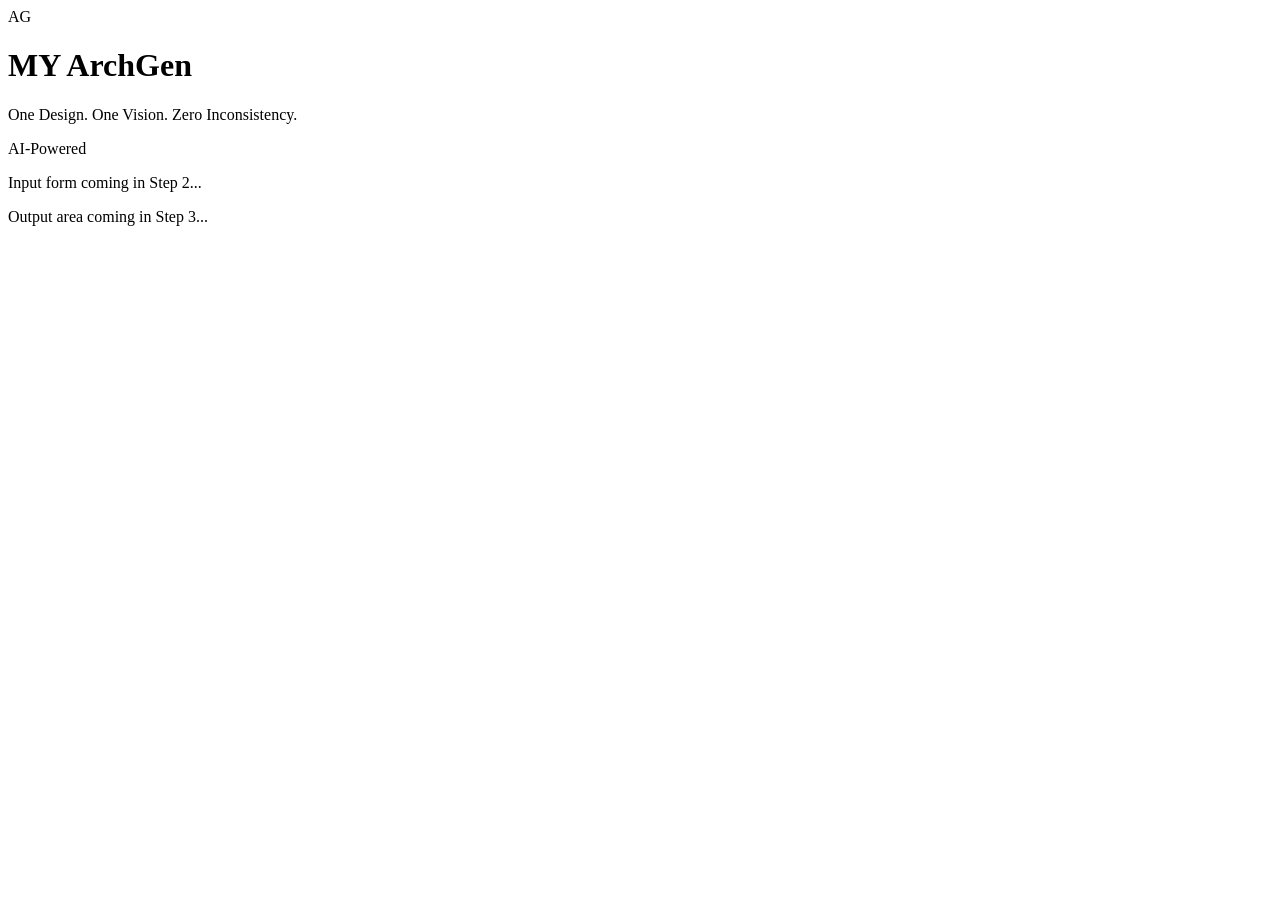
==== index.html @ 1f26ddb3 "Create index.html" ====
<!DOCTYPE html>
<html lang="en">
<head>
  <meta charset="UTF-8" />
  <meta name="viewport" content="width=device-width, initial-scale=1.0" />
  <title>MY ArchGen — AI Architectural Design</title>
  <link rel="stylesheet" href="style.css" />
</head>
<body>

  <!-- HEADER -->
  <header class="header">
    <div class="logo">
      <div class="logo-mark">AG</div>
      <div class="logo-text">
        <h1>MY <span>ArchGen</span></h1>
        <p>One Design. One Vision. Zero Inconsistency.</p>
      </div>
    </div>
    <div class="badge">AI-Powered</div>
  </header>

  <!-- MAIN LAYOUT -->
  <div class="main">

    <!-- LEFT PANEL: INPUT FORM -->
    <aside class="panel">
      <p class="coming-soon">Input form coming in Step 2...</p>
    </aside>

    <!-- RIGHT CANVAS: OUTPUT AREA -->
    <main class="canvas">
      <p class="coming-soon">Output area coming in Step 3...</p>
    </main>

  </div>

  <script src="app.js"></script>
</body>
</html>
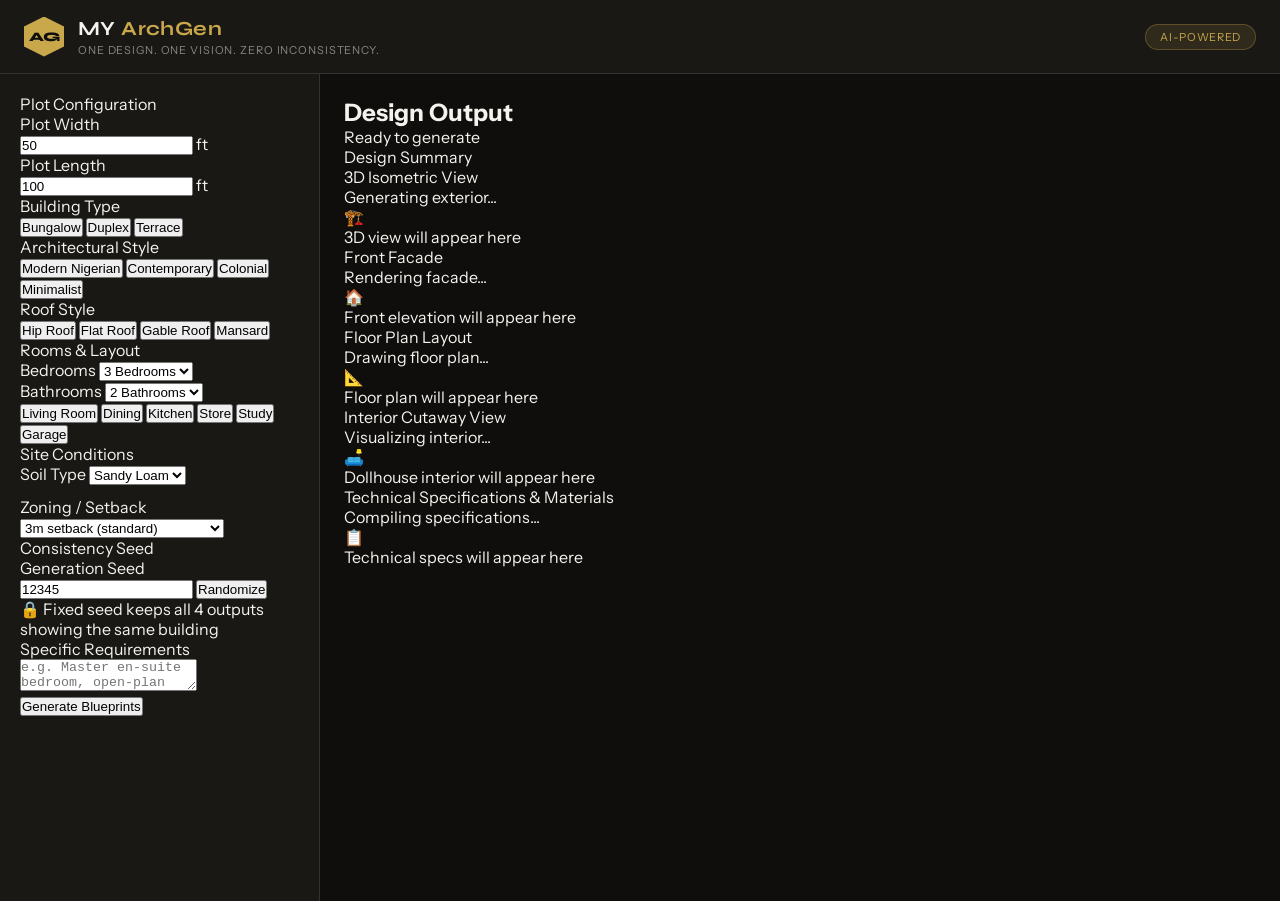
==== commit 6e608ab3: "Update index.html" ====
--- a/index.html
+++ b/index.html
@@ -25,12 +25,261 @@
 
     <!-- LEFT PANEL: INPUT FORM -->
     <aside class="panel">
-      <p class="coming-soon">Input form coming in Step 2...</p>
+
+      <!-- SECTION: PLOT SIZE -->
+      <div class="section">
+        <div class="section-title">Plot Configuration</div>
+        <div class="row">
+          <div class="field">
+            <label>Plot Width</label>
+            <div class="input-unit">
+              <input type="number" id="plotW" value="50" min="10" />
+              <span class="unit">ft</span>
+            </div>
+          </div>
+          <div class="field">
+            <label>Plot Length</label>
+            <div class="input-unit">
+              <input type="number" id="plotL" value="100" min="10" />
+              <span class="unit">ft</span>
+            </div>
+          </div>
+        </div>
+      </div>
+
+      <!-- SECTION: BUILDING TYPE -->
+      <div class="section">
+        <div class="section-title">Building Type</div>
+        <div class="toggle-group" id="buildingType">
+          <button class="toggle active" data-val="Bungalow">Bungalow</button>
+          <button class="toggle" data-val="Duplex">Duplex</button>
+          <button class="toggle" data-val="Terrace">Terrace</button>
+        </div>
+      </div>
+
+      <!-- SECTION: STYLE -->
+      <div class="section">
+        <div class="section-title">Architectural Style</div>
+        <div class="toggle-group" id="archStyle">
+          <button class="toggle active" data-val="Modern Nigerian">Modern Nigerian</button>
+          <button class="toggle" data-val="Contemporary">Contemporary</button>
+          <button class="toggle" data-val="Colonial">Colonial</button>
+          <button class="toggle" data-val="Minimalist">Minimalist</button>
+        </div>
+      </div>
+
+      <!-- SECTION: ROOF -->
+      <div class="section">
+        <div class="section-title">Roof Style</div>
+        <div class="toggle-group" id="roofStyle">
+          <button class="toggle active" data-val="Hip Roof">Hip Roof</button>
+          <button class="toggle" data-val="Flat Roof">Flat Roof</button>
+          <button class="toggle" data-val="Gable Roof">Gable Roof</button>
+          <button class="toggle" data-val="Mansard">Mansard</button>
+        </div>
+      </div>
+
+      <!-- SECTION: ROOMS -->
+      <div class="section">
+        <div class="section-title">Rooms & Layout</div>
+        <div class="row">
+          <div class="field">
+            <label>Bedrooms</label>
+            <select id="bedrooms">
+              <option value="2">2 Bedrooms</option>
+              <option value="3" selected>3 Bedrooms</option>
+              <option value="4">4 Bedrooms</option>
+              <option value="5">5 Bedrooms</option>
+            </select>
+          </div>
+          <div class="field">
+            <label>Bathrooms</label>
+            <select id="bathrooms">
+              <option value="1">1 Bathroom</option>
+              <option value="2" selected>2 Bathrooms</option>
+              <option value="3">3 Bathrooms</option>
+            </select>
+          </div>
+        </div>
+        <div class="toggle-group multi" id="extras">
+          <button class="toggle active" data-val="Living Room">Living Room</button>
+          <button class="toggle active" data-val="Dining">Dining</button>
+          <button class="toggle active" data-val="Kitchen">Kitchen</button>
+          <button class="toggle" data-val="Store">Store</button>
+          <button class="toggle" data-val="Study">Study</button>
+          <button class="toggle" data-val="Garage">Garage</button>
+        </div>
+      </div>
+
+      <!-- SECTION: SITE CONDITIONS -->
+      <div class="section">
+        <div class="section-title">Site Conditions</div>
+        <div class="field" style="margin-bottom: 12px;">
+          <label>Soil Type</label>
+          <select id="soil">
+            <option value="Firm Clay">Firm Clay</option>
+            <option value="Sandy Loam" selected>Sandy Loam</option>
+            <option value="Rocky">Rocky</option>
+            <option value="Swampy">Swampy</option>
+          </select>
+        </div>
+        <div class="field">
+          <label>Zoning / Setback</label>
+          <select id="zoning">
+            <option value="3m setback">3m setback (standard)</option>
+            <option value="5m setback">5m setback (commercial zone)</option>
+            <option value="No restriction">No restriction</option>
+          </select>
+        </div>
+      </div>
+
+      <!-- SECTION: SEED -->
+      <div class="section">
+        <div class="section-title">Consistency Seed</div>
+        <div class="field">
+          <label>Generation Seed</label>
+          <div class="seed-row">
+            <input type="number" id="seed" value="12345" />
+            <button class="btn-random" id="randomBtn">Randomize</button>
+          </div>
+        </div>
+        <div class="seed-info">
+          🔒 Fixed seed keeps all 4 outputs showing the same building
+        </div>
+      </div>
+
+      <!-- SECTION: REQUIREMENTS -->
+      <div class="section">
+        <div class="section-title">Specific Requirements</div>
+        <textarea
+          id="requirements"
+          placeholder="e.g. Master en-suite bedroom, open-plan living/dining, cream exterior with brown roof tiles..."
+        ></textarea>
+      </div>
+
+      <!-- GENERATE BUTTON -->
+      <button class="btn-generate" id="generateBtn">
+        Generate Blueprints
+      </button>
+
     </aside>
 
     <!-- RIGHT CANVAS: OUTPUT AREA -->
     <main class="canvas">
-      <p class="coming-soon">Output area coming in Step 3...</p>
+
+      <!-- CANVAS HEADER -->
+      <div class="canvas-header">
+        <h2 class="canvas-title">Design Output</h2>
+        <div class="status-row">
+          <div class="status-dot" id="statusDot"></div>
+          <span class="status-text" id="statusText">Ready to generate</span>
+        </div>
+      </div>
+
+      <!-- ERROR BOX -->
+      <div class="error-box" id="errorBox"></div>
+
+      <!-- DESIGN SUMMARY CARD -->
+      <div class="summary-card" id="summaryCard">
+        <div class="summary-title" id="summaryTitle">Design Summary</div>
+        <div class="summary-grid" id="summaryGrid"></div>
+      </div>
+
+      <!-- OUTPUT GRID: 4 CARDS -->
+      <div class="output-grid">
+
+        <!-- CARD 1: 3D VIEW -->
+        <div class="output-card">
+          <div class="card-header">
+            <span class="card-type">3D Isometric View</span>
+          </div>
+          <div class="card-body" id="card0">
+            <div class="loading" id="load0">
+              <div class="spinner"></div>
+              <span>Generating exterior...</span>
+            </div>
+            <div class="placeholder" id="ph0">
+              <div class="ph-icon">🏗️</div>
+              <div class="ph-text">3D view will appear here</div>
+            </div>
+            <div class="result-text" id="res0"></div>
+          </div>
+        </div>
+
+        <!-- CARD 2: FRONT FACADE -->
+        <div class="output-card">
+          <div class="card-header">
+            <span class="card-type">Front Facade</span>
+          </div>
+          <div class="card-body" id="card1">
+            <div class="loading" id="load1">
+              <div class="spinner"></div>
+              <span>Rendering facade...</span>
+            </div>
+            <div class="placeholder" id="ph1">
+              <div class="ph-icon">🏠</div>
+              <div class="ph-text">Front elevation will appear here</div>
+            </div>
+            <div class="result-text" id="res1"></div>
+          </div>
+        </div>
+
+        <!-- CARD 3: FLOOR PLAN -->
+        <div class="output-card">
+          <div class="card-header">
+            <span class="card-type">Floor Plan Layout</span>
+          </div>
+          <div class="card-body" id="card2">
+            <div class="loading" id="load2">
+              <div class="spinner"></div>
+              <span>Drawing floor plan...</span>
+            </div>
+            <div class="placeholder" id="ph2">
+              <div class="ph-icon">📐</div>
+              <div class="ph-text">Floor plan will appear here</div>
+            </div>
+            <div class="result-text" id="res2"></div>
+          </div>
+        </div>
+
+        <!-- CARD 4: INTERIOR -->
+        <div class="output-card">
+          <div class="card-header">
+            <span class="card-type">Interior Cutaway View</span>
+          </div>
+          <div class="card-body" id="card3">
+            <div class="loading" id="load3">
+              <div class="spinner"></div>
+              <span>Visualizing interior...</span>
+            </div>
+            <div class="placeholder" id="ph3">
+              <div class="ph-icon">🛋️</div>
+              <div class="ph-text">Dollhouse interior will appear here</div>
+            </div>
+            <div class="result-text" id="res3"></div>
+          </div>
+        </div>
+
+      </div>
+
+      <!-- FULL WIDTH: TECHNICAL SPECS CARD -->
+      <div class="output-card specs-card" id="specsCard">
+        <div class="card-header">
+          <span class="card-type">Technical Specifications & Materials</span>
+        </div>
+        <div class="card-body" id="card4">
+          <div class="loading" id="load4">
+            <div class="spinner"></div>
+            <span>Compiling specifications...</span>
+          </div>
+          <div class="placeholder" id="ph4">
+            <div class="ph-icon">📋</div>
+            <div class="ph-text">Technical specs will appear here</div>
+          </div>
+          <div class="result-text" id="res4"></div>
+        </div>
+      </div>
+
     </main>
 
   </div>
--- a/style.css
+++ b/style.css
@@ -0,0 +1,119 @@
+/* ========================
+   FONTS & RESET
+======================== */
+@import url('https://fonts.googleapis.com/css2?family=Syne:wght@400;600;700;800&family=Instrument+Sans:wght@400;500;600&family=DM+Mono:wght@400;500&display=swap');
+
+* {
+  margin: 0;
+  padding: 0;
+  box-sizing: border-box;
+}
+
+body {
+  font-family: 'Instrument Sans', sans-serif;
+  background: #0F0E0C;
+  color: #F5F3EE;
+  min-height: 100vh;
+}
+
+/* ========================
+   HEADER
+======================== */
+.header {
+  background: #1A1815;
+  border-bottom: 1px solid #333230;
+  padding: 16px 24px;
+  display: flex;
+  align-items: center;
+  justify-content: space-between;
+}
+
+.logo {
+  display: flex;
+  align-items: center;
+  gap: 14px;
+}
+
+.logo-mark {
+  width: 40px;
+  height: 40px;
+  background: #C9A84C;
+  color: #0F0E0C;
+  font-family: 'Syne', sans-serif;
+  font-weight: 800;
+  font-size: 13px;
+  display: flex;
+  align-items: center;
+  justify-content: center;
+  clip-path: polygon(50% 0%, 100% 25%, 100% 75%, 50% 100%, 0% 75%, 0% 25%);
+}
+
+.logo-text h1 {
+  font-family: 'Syne', sans-serif;
+  font-weight: 700;
+  font-size: 20px;
+  letter-spacing: 0.02em;
+}
+
+.logo-text h1 span {
+  color: #C9A84C;
+}
+
+.logo-text p {
+  font-size: 11px;
+  color: #8A8880;
+  letter-spacing: 0.08em;
+  text-transform: uppercase;
+  margin-top: 2px;
+}
+
+.badge {
+  background: rgba(201, 168, 76, 0.12);
+  border: 1px solid rgba(201, 168, 76, 0.3);
+  color: #C9A84C;
+  font-size: 11px;
+  padding: 5px 14px;
+  border-radius: 20px;
+  letter-spacing: 0.06em;
+  text-transform: uppercase;
+}
+
+/* ========================
+   MAIN LAYOUT
+======================== */
+.main {
+  display: flex;
+  height: calc(100vh - 73px);
+}
+
+/* ========================
+   LEFT PANEL
+======================== */
+.panel {
+  width: 320px;
+  min-width: 320px;
+  background: #1A1815;
+  border-right: 1px solid #333230;
+  padding: 20px;
+  overflow-y: auto;
+}
+
+/* ========================
+   RIGHT CANVAS
+======================== */
+.canvas {
+  flex: 1;
+  background: #0F0E0C;
+  padding: 24px;
+  overflow-y: auto;
+}
+
+/* ========================
+   PLACEHOLDER TEXT
+======================== */
+.coming-soon {
+  color: #8A8880;
+  font-size: 13px;
+  text-align: center;
+  margin-top: 40px;
+}
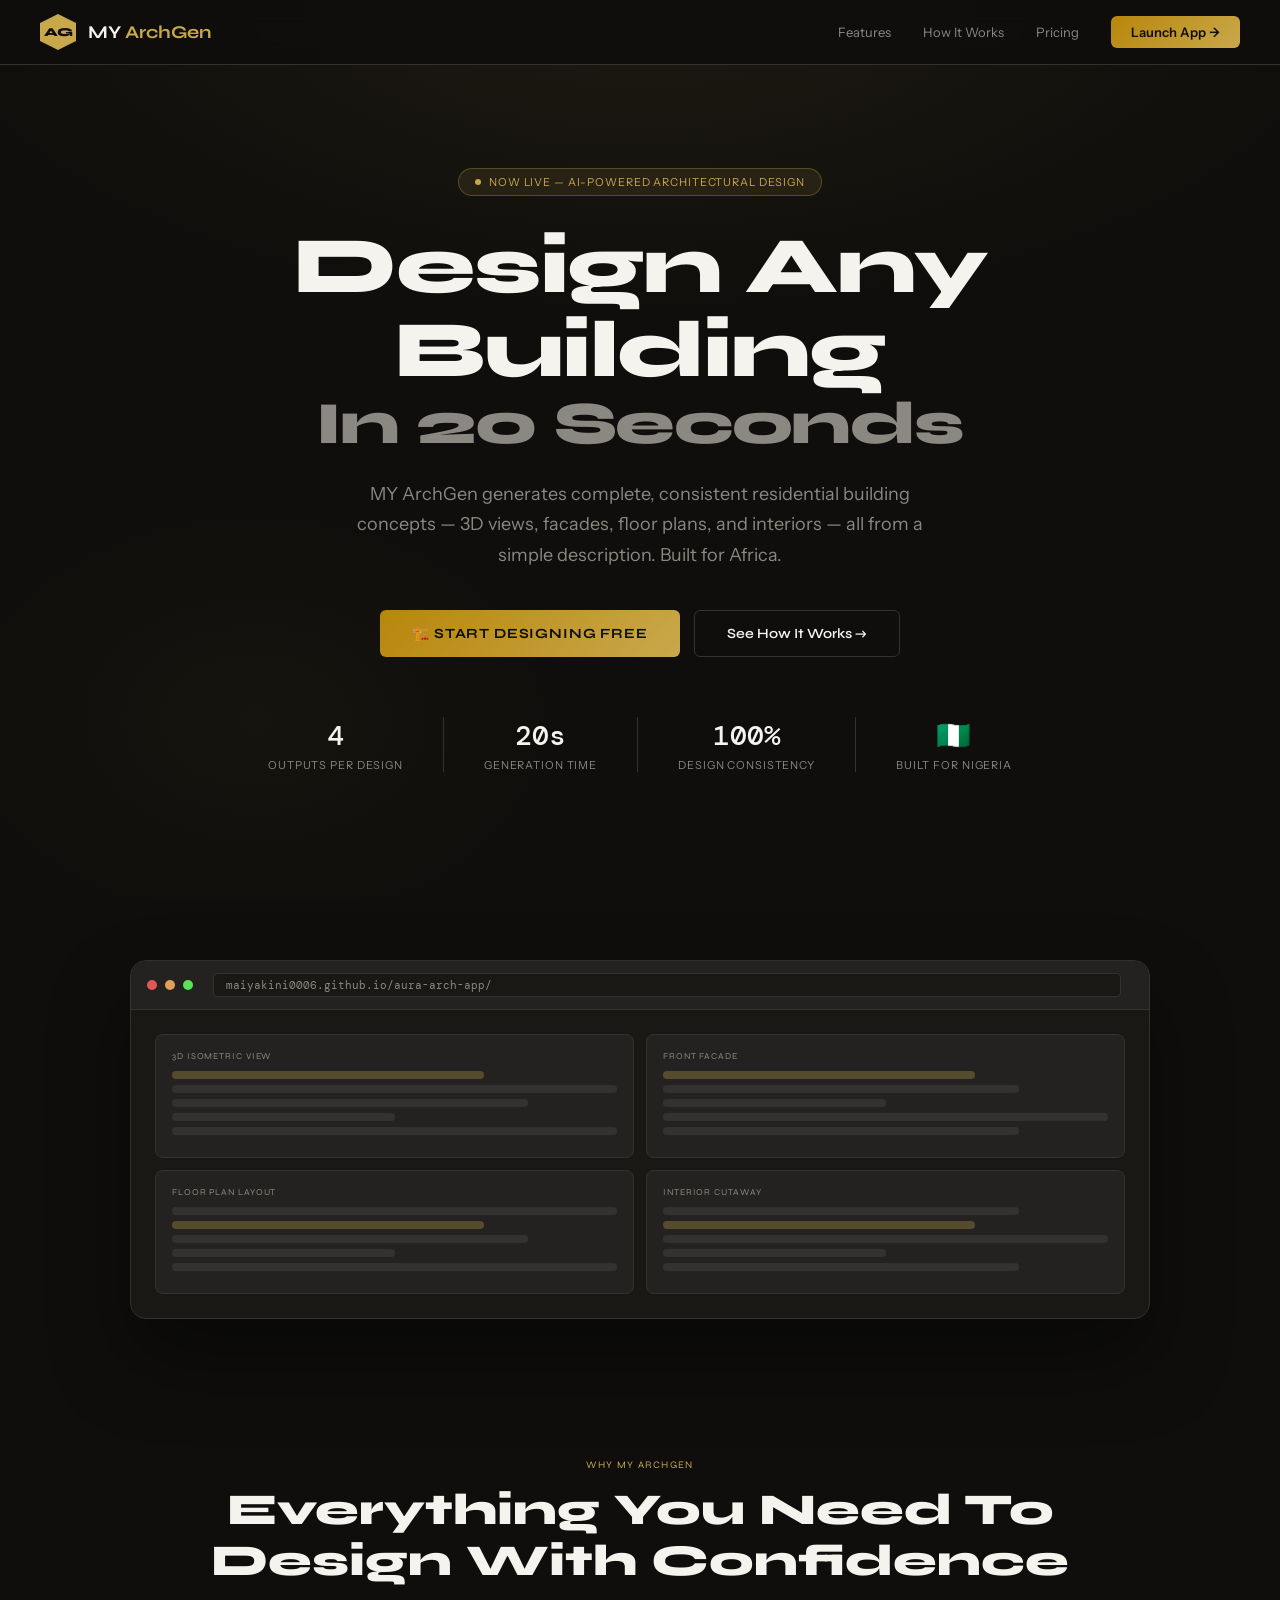
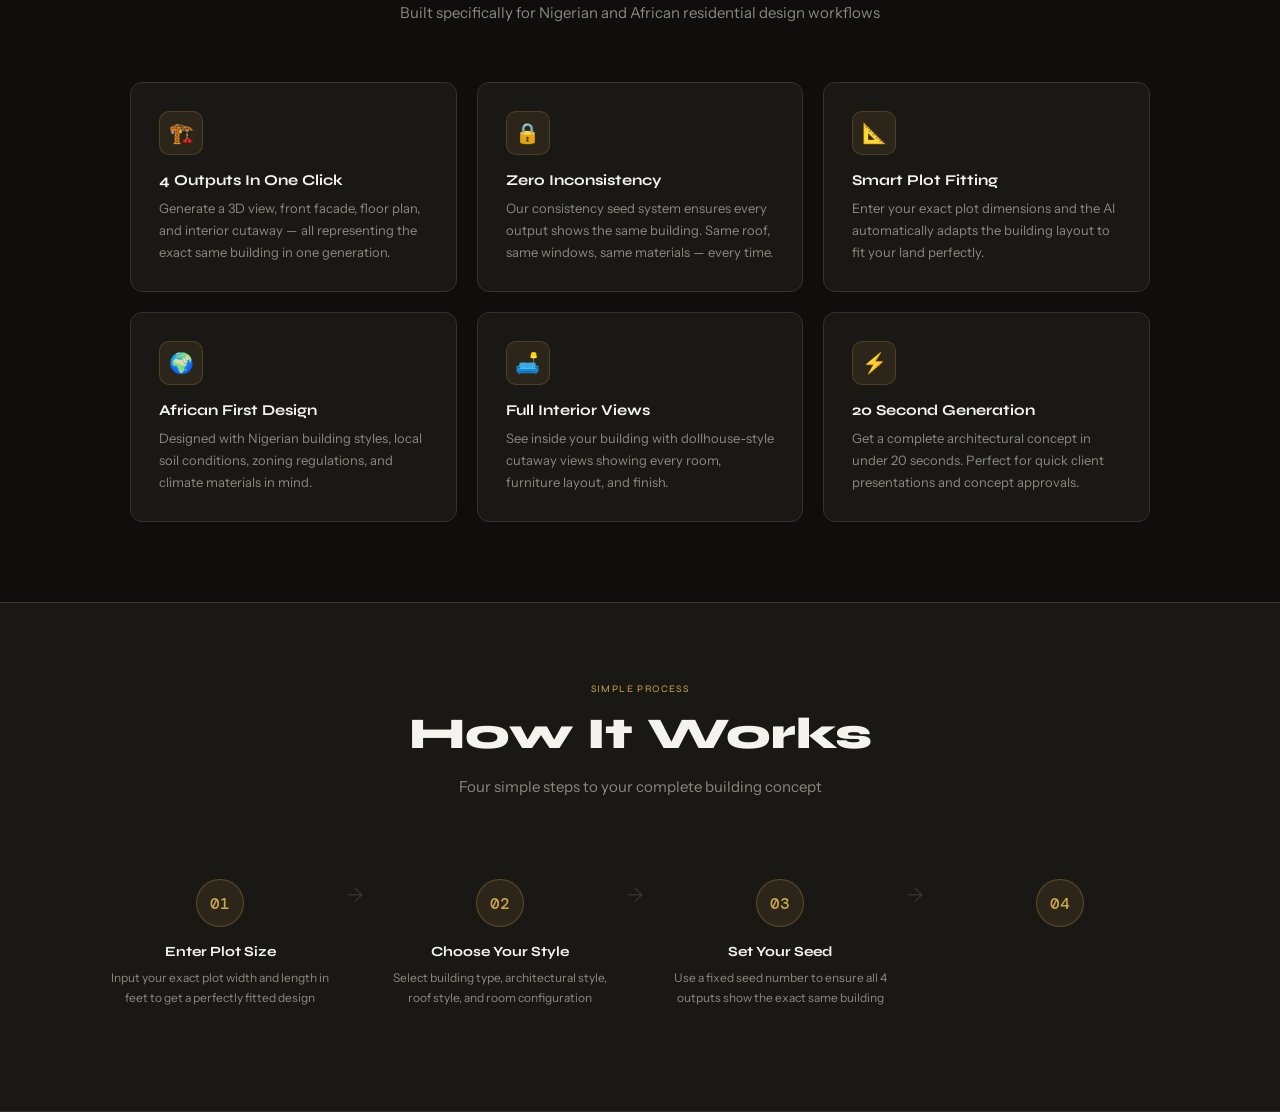
==== commit 35c8f12b: "Rename landing.html to index.html" ====
--- a/index.html
+++ b/index.html
@@ -3,287 +3,889 @@
 <head>
   <meta charset="UTF-8" />
   <meta name="viewport" content="width=device-width, initial-scale=1.0" />
-  <title>MY ArchGen — AI Architectural Design</title>
-  <link rel="stylesheet" href="style.css" />
+  <title>MY ArchGen — AI Architectural Design for Africa</title>
+  <link rel="preconnect" href="https://fonts.googleapis.com" />
+  <link href="https://fonts.googleapis.com/css2?family=Syne:wght@400;600;700;800&family=Instrument+Sans:wght@400;500;600&family=DM+Mono:wght@400;500&display=swap" rel="stylesheet" />
+  <style>
+
+    /* ========================
+       RESET & BASE
+    ======================== */
+    * { margin: 0; padding: 0; box-sizing: border-box; }
+
+    body {
+      font-family: 'Instrument Sans', sans-serif;
+      background: #0F0E0C;
+      color: #F5F3EE;
+      overflow-x: hidden;
+    }
+
+    /* ========================
+       NAVBAR
+    ======================== */
+    .nav {
+      position: fixed;
+      top: 0; left: 0; right: 0;
+      z-index: 100;
+      background: rgba(15, 14, 12, 0.85);
+      backdrop-filter: blur(12px);
+      border-bottom: 1px solid #333230;
+      padding: 14px 40px;
+      display: flex;
+      align-items: center;
+      justify-content: space-between;
+    }
+
+    .nav-logo {
+      display: flex;
+      align-items: center;
+      gap: 12px;
+    }
+
+    .nav-mark {
+      width: 36px;
+      height: 36px;
+      background: #C9A84C;
+      color: #0F0E0C;
+      font-family: 'Syne', sans-serif;
+      font-weight: 800;
+      font-size: 12px;
+      display: flex;
+      align-items: center;
+      justify-content: center;
+      clip-path: polygon(50% 0%,100% 25%,100% 75%,50% 100%,0% 75%,0% 25%);
+    }
+
+    .nav-name {
+      font-family: 'Syne', sans-serif;
+      font-weight: 700;
+      font-size: 18px;
+    }
+
+    .nav-name span { color: #C9A84C; }
+
+    .nav-links {
+      display: flex;
+      align-items: center;
+      gap: 32px;
+    }
+
+    .nav-links a {
+      color: #8A8880;
+      text-decoration: none;
+      font-size: 13px;
+      transition: color 0.2s;
+    }
+
+    .nav-links a:hover { color: #F5F3EE; }
+
+    .nav-cta {
+      background: linear-gradient(135deg, #B8860B, #C9A84C);
+      color: #0F0E0C !important;
+      font-weight: 600;
+      padding: 8px 20px;
+      border-radius: 6px;
+      font-size: 13px !important;
+      text-decoration: none;
+      transition: opacity 0.2s !important;
+    }
+
+    .nav-cta:hover { opacity: 0.88; }
+
+    /* ========================
+       HERO SECTION
+    ======================== */
+    .hero {
+      min-height: 100vh;
+      display: flex;
+      flex-direction: column;
+      align-items: center;
+      justify-content: center;
+      text-align: center;
+      padding: 120px 40px 80px;
+      position: relative;
+      overflow: hidden;
+    }
+
+    .hero-bg {
+      position: absolute;
+      inset: 0;
+      background:
+        radial-gradient(ellipse 80% 50% at 50% 0%, rgba(201,168,76,0.08) 0%, transparent 70%),
+        radial-gradient(ellipse 40% 40% at 20% 80%, rgba(201,168,76,0.04) 0%, transparent 60%);
+      pointer-events: none;
+    }
+
+    .hero-badge {
+      display: inline-flex;
+      align-items: center;
+      gap: 8px;
+      background: rgba(201,168,76,0.1);
+      border: 1px solid rgba(201,168,76,0.3);
+      color: #C9A84C;
+      font-size: 11px;
+      padding: 6px 16px;
+      border-radius: 20px;
+      letter-spacing: 0.08em;
+      text-transform: uppercase;
+      margin-bottom: 28px;
+      animation: fadeUp 0.6s ease both;
+    }
+
+    .hero-badge-dot {
+      width: 6px;
+      height: 6px;
+      border-radius: 50%;
+      background: #C9A84C;
+      animation: pulse 2s infinite;
+    }
+
+    @keyframes pulse {
+      0%, 100% { opacity: 1; }
+      50% { opacity: 0.3; }
+    }
+
+    .hero-title {
+      font-family: 'Syne', sans-serif;
+      font-weight: 800;
+      font-size: clamp(42px, 7vw, 80px);
+      line-height: 1.05;
+      letter-spacing: -0.02em;
+      margin-bottom: 24px;
+      animation: fadeUp 0.6s ease 0.1s both;
+    }
+
+    .hero-title span { color: #C9A84C; }
+
+    .hero-title .line2 {
+      display: block;
+      color: #8A8880;
+      font-size: clamp(32px, 5vw, 60px);
+    }
+
+    .hero-sub {
+      font-size: clamp(15px, 2vw, 18px);
+      color: #8A8880;
+      max-width: 580px;
+      line-height: 1.7;
+      margin-bottom: 40px;
+      animation: fadeUp 0.6s ease 0.2s both;
+    }
+
+    .hero-buttons {
+      display: flex;
+      gap: 14px;
+      justify-content: center;
+      flex-wrap: wrap;
+      margin-bottom: 60px;
+      animation: fadeUp 0.6s ease 0.3s both;
+    }
+
+    .btn-primary {
+      background: linear-gradient(135deg, #B8860B, #C9A84C);
+      color: #0F0E0C;
+      font-family: 'Syne', sans-serif;
+      font-weight: 700;
+      font-size: 14px;
+      letter-spacing: 0.06em;
+      text-transform: uppercase;
+      padding: 14px 32px;
+      border-radius: 6px;
+      text-decoration: none;
+      transition: opacity 0.2s, transform 0.1s;
+      display: inline-flex;
+      align-items: center;
+      gap: 8px;
+    }
+
+    .btn-primary:hover { opacity: 0.88; transform: translateY(-1px); }
+
+    .btn-secondary {
+      background: transparent;
+      color: #F5F3EE;
+      font-family: 'Syne', sans-serif;
+      font-weight: 600;
+      font-size: 14px;
+      padding: 14px 32px;
+      border-radius: 6px;
+      border: 1px solid #333230;
+      text-decoration: none;
+      transition: border-color 0.2s, transform 0.1s;
+      display: inline-flex;
+      align-items: center;
+      gap: 8px;
+    }
+
+    .btn-secondary:hover { border-color: #C9A84C; transform: translateY(-1px); }
+
+    /* ========================
+       STATS BAR
+    ======================== */
+    .stats-bar {
+      display: flex;
+      gap: 40px;
+      justify-content: center;
+      flex-wrap: wrap;
+      animation: fadeUp 0.6s ease 0.4s both;
+    }
+
+    .stat-item { text-align: center; }
+
+    .stat-val {
+      font-family: 'DM Mono', monospace;
+      font-size: 28px;
+      font-weight: 500;
+      color: #F5F3EE;
+      display: block;
+    }
+
+    .stat-key {
+      font-size: 11px;
+      color: #8A8880;
+      text-transform: uppercase;
+      letter-spacing: 0.08em;
+      margin-top: 4px;
+    }
+
+    .stat-divider {
+      width: 1px;
+      background: #333230;
+      align-self: stretch;
+    }
+
+    /* ========================
+       APP PREVIEW
+    ======================== */
+    .preview-section {
+      padding: 60px 40px;
+      max-width: 1100px;
+      margin: 0 auto;
+    }
+
+    .preview-frame {
+      background: #1A1815;
+      border: 1px solid #333230;
+      border-radius: 16px;
+      overflow: hidden;
+      box-shadow: 0 40px 80px rgba(0,0,0,0.4);
+    }
+
+    .preview-bar {
+      background: #242220;
+      border-bottom: 1px solid #333230;
+      padding: 12px 16px;
+      display: flex;
+      align-items: center;
+      gap: 8px;
+    }
+
+    .preview-dot {
+      width: 10px;
+      height: 10px;
+      border-radius: 50%;
+    }
+
+    .preview-url {
+      flex: 1;
+      background: #1A1815;
+      border: 1px solid #333230;
+      border-radius: 4px;
+      padding: 4px 12px;
+      font-family: 'DM Mono', monospace;
+      font-size: 11px;
+      color: #8A8880;
+      margin: 0 12px;
+    }
+
+    .preview-inner {
+      padding: 24px;
+      display: grid;
+      grid-template-columns: 1fr 1fr;
+      gap: 12px;
+    }
+
+    .preview-card {
+      background: #242220;
+      border: 1px solid #333230;
+      border-radius: 8px;
+      padding: 16px;
+      min-height: 120px;
+    }
+
+    .preview-card-label {
+      font-family: 'Syne', sans-serif;
+      font-size: 9px;
+      letter-spacing: 0.1em;
+      text-transform: uppercase;
+      color: #8A8880;
+      margin-bottom: 10px;
+    }
+
+    .preview-line {
+      height: 8px;
+      background: #333230;
+      border-radius: 4px;
+      margin-bottom: 6px;
+    }
+
+    .preview-line.gold { background: rgba(201,168,76,0.3); width: 70%; }
+    .preview-line.short { width: 50%; }
+    .preview-line.med { width: 80%; }
+
+    /* ========================
+       FEATURES SECTION
+    ======================== */
+    .features {
+      padding: 80px 40px;
+      max-width: 1100px;
+      margin: 0 auto;
+    }
+
+    .section-label {
+      font-family: 'Syne', sans-serif;
+      font-size: 10px;
+      letter-spacing: 0.14em;
+      text-transform: uppercase;
+      color: #C9A84C;
+      text-align: center;
+      margin-bottom: 14px;
+    }
+
+    .section-title {
+      font-family: 'Syne', sans-serif;
+      font-weight: 800;
+      font-size: clamp(28px, 4vw, 44px);
+      text-align: center;
+      margin-bottom: 14px;
+      line-height: 1.15;
+    }
+
+    .section-sub {
+      text-align: center;
+      color: #8A8880;
+      font-size: 15px;
+      max-width: 500px;
+      margin: 0 auto 56px;
+      line-height: 1.7;
+    }
+
+    .features-grid {
+      display: grid;
+      grid-template-columns: repeat(3, 1fr);
+      gap: 20px;
+    }
+
+    .feature-card {
+      background: #1A1815;
+      border: 1px solid #333230;
+      border-radius: 12px;
+      padding: 28px;
+      transition: border-color 0.2s, transform 0.2s;
+    }
+
+    .feature-card:hover {
+      border-color: rgba(201,168,76,0.4);
+      transform: translateY(-3px);
+    }
+
+    .feature-icon {
+      width: 44px;
+      height: 44px;
+      background: rgba(201,168,76,0.1);
+      border: 1px solid rgba(201,168,76,0.2);
+      border-radius: 10px;
+      display: flex;
+      align-items: center;
+      justify-content: center;
+      font-size: 20px;
+      margin-bottom: 16px;
+    }
+
+    .feature-title {
+      font-family: 'Syne', sans-serif;
+      font-weight: 700;
+      font-size: 15px;
+      margin-bottom: 8px;
+      color: #F5F3EE;
+    }
+
+    .feature-desc {
+      font-size: 13px;
+      color: #8A8880;
+      line-height: 1.7;
+    }
+
+    /* ========================
+       HOW IT WORKS
+    ======================== */
+    .how {
+      padding: 80px 40px;
+      background: #1A1815;
+      border-top: 1px solid #333230;
+      border-bottom: 1px solid #333230;
+    }
+
+    .how-inner {
+      max-width: 1100px;
+      margin: 0 auto;
+    }
+
+    .steps-grid {
+      display: grid;
+      grid-template-columns: repeat(4, 1fr);
+      gap: 20px;
+      margin-top: 56px;
+    }
+
+    .step-card {
+      text-align: center;
+      padding: 24px 16px;
+      position: relative;
+    }
+
+    .step-card::after {
+      content: '→';
+      position: absolute;
+      right: -14px;
+      top: 28px;
+      color: #333230;
+      font-size: 20px;
+    }
+
+    .step-card:last-child::after { display: none; }
+
+    .step-num {
+      width: 48px;
+      height: 48px;
+      background: rgba(201,168,76,0.1);
+      border: 1px solid rgba(201,168,76,0.3);
+      border-radius: 50%;
+      display: flex;
+      align-items: center;
+      justify-content: center;
+      font-family: 'DM Mono', monospace;
+      font-size: 16px;
+      font-weight: 500;
+      color: #C9A84C;
+      margin: 0 auto 16px;
+    }
+
+    .step-title {
+      font-family: 'Syne', sans-serif;
+      font-weight: 700;
+      font-size: 14px;
+      margin-bottom: 8px;
+      color: #F5F3EE;
+    }
+
+    .step-desc {
+      font-size: 12px;
+      color: #8A8880;
+      line-height: 1.6;
+    }
+
+    /* ========================
+       PRICING SECTION
+    ======================== */
+    .pricing {
+      padding: 80px 40px;
+      max-width: 1100px;
+      margin: 0 auto;
+    }
+
+    .pricing-grid {
+      display: grid;
+      grid-template-columns: repeat(3, 1fr);
+      gap: 20px;
+      margin-top: 56px;
+    }
+
+    .price-card {
+      background: #1A1815;
+      border: 1px solid #333230;
+      border-radius: 12px;
+      padding: 32px 28px;
+      transition: border-color 0.2s;
+      position: relative;
+    }
+
+    .price-card:hover { border-color: rgba(201,168,76,0.4); }
+
+    .price-card.featured {
+      border-color: #C9A84C;
+      background: linear-gradient(160deg, #1A1815, #1f1d18);
+    }
+
+    .price-popular {
+      position: absolute;
+      top: -12px;
+      left: 50%;
+      transform: translateX(-50%);
+      background: linear-gradient(135deg, #B8860B, #C9A84C);
+      color: #0F0E0C;
+      font-family: 'Syne', sans-serif;
+      font-weight: 700;
+      font-size: 10px;
+      letter-spacing: 0.08em;
+      text-transform: uppercase;
+      padding: 4px 14px;
+      border-radius: 20px;
+      white-space: nowrap;
+    }
+
+    .price-plan {
+      font-family: 'Syne', sans-serif;
+      font-weight: 700;
+      font-size: 13px;
+      letter-spacing: 0.06em;
+      text-transform: uppercase;
+      color: #8A8880;
+      margin-bottom: 12px;
+    }
+
+    .price-amount {
+      font-family: 'DM Mono', monospace;
+      font-size: 36px;
+      font-weight: 500;
+      color: #F5F3EE;
+      margin-bottom: 4px;
+    }
+
+    .price-amount span {
+      font-size: 14px;
+      color: #8A8880;
+    }
+
+    .price-period {
+      font-size: 12px;
+      color: #8A8880;
+      margin-bottom: 24px;
+    }
+
+    .price-divider {
+      height: 1px;
+      background: #333230;
+      margin-bottom: 20px;
+    }
+
+    .price-features {
+      list-style: none;
+      margin-bottom: 28px;
+    }
+
+    .price-features li {
+      font-size: 13px;
+      color: #8A8880;
+      padding: 6px 0;
+      display: flex;
+      align-items: center;
+      gap: 8px;
+    }
+
+    .price-features li::before {
+      content: '✓';
+      color: #C9A84C;
+      font-weight: 700;
+      font-size: 12px;
+    }
+
+    .price-btn {
+      width: 100%;
+      padding: 12px;
+      border-radius: 6px;
+      font-family: 'Syne', sans-serif;
+      font-weight: 700;
+      font-size: 12px;
+      letter-spacing: 0.06em;
+      text-transform: uppercase;
+      cursor: pointer;
+      border: none;
+      transition: opacity 0.2s;
+      text-decoration: none;
+      display: block;
+      text-align: center;
+    }
+
+    .price-btn.outline {
+      background: transparent;
+      border: 1px solid #333230;
+      color: #F5F3EE;
+    }
+
+    .price-btn.outline:hover { border-color: #C9A84C; }
+
+    .price-btn.gold {
+      background: linear-gradient(135deg, #B8860B, #C9A84C);
+      color: #0F0E0C;
+    }
+
+    .price-btn.gold:hover { opacity: 0.88; }
+
+    /* ========================
+       CTA SECTION
+    ======================== */
+    .cta {
+      padding: 100px 40px;
+      text-align: center;
+      background: #1A1815;
+      border-top: 1px solid #333230;
+      position: relative;
+      overflow: hidden;
+    }
+
+    .cta-bg {
+      position: absolute;
+      inset: 0;
+      background: radial-gradient(ellipse 60% 60% at 50% 50%, rgba(201,168,76,0.06) 0%, transparent 70%);
+      pointer-events: none;
+    }
+
+    .cta-title {
+      font-family: 'Syne', sans-serif;
+      font-weight: 800;
+      font-size: clamp(32px, 5vw, 56px);
+      margin-bottom: 16px;
+      line-height: 1.1;
+    }
+
+    .cta-title span { color: #C9A84C; }
+
+    .cta-sub {
+      color: #8A8880;
+      font-size: 16px;
+      margin-bottom: 36px;
+      max-width: 480px;
+      margin-left: auto;
+      margin-right: auto;
+      line-height: 1.7;
+    }
+
+    /* ========================
+       FOOTER
+    ======================== */
+    .footer {
+      padding: 32px 40px;
+      border-top: 1px solid #333230;
+      display: flex;
+      align-items: center;
+      justify-content: space-between;
+      flex-wrap: wrap;
+      gap: 16px;
+    }
+
+    .footer-copy {
+      font-size: 12px;
+      color: #8A8880;
+    }
+
+    .footer-copy span { color: #C9A84C; }
+
+    .footer-tagline {
+      font-family: 'DM Mono', monospace;
+      font-size: 11px;
+      color: #8A8880;
+      letter-spacing: 0.06em;
+    }
+
+    /* ========================
+       ANIMATIONS
+    ======================== */
+    @keyframes fadeUp {
+      from { opacity: 0; transform: translateY(20px); }
+      to   { opacity: 1; transform: translateY(0); }
+    }
+
+    /* ========================
+       RESPONSIVE
+    ======================== */
+    @media (max-width: 768px) {
+      .nav { padding: 12px 20px; }
+      .nav-links { display: none; }
+      .hero { padding: 100px 20px 60px; }
+      .stats-bar { gap: 20px; }
+      .stat-divider { display: none; }
+      .features { padding: 60px 20px; }
+      .features-grid { grid-template-columns: 1fr; }
+      .steps-grid { grid-template-columns: 1fr 1fr; }
+      .step-card::after { display: none; }
+      .pricing-grid { grid-template-columns: 1fr; }
+      .how { padding: 60px 20px; }
+      .pricing { padding: 60px 20px; }
+      .cta { padding: 60px 20px; }
+      .footer { flex-direction: column; text-align: center; }
+      .preview-inner { grid-template-columns: 1fr; }
+    }
+
+  </style>
 </head>
 <body>
 
-  <!-- HEADER -->
-  <header class="header">
-    <div class="logo">
-      <div class="logo-mark">AG</div>
-      <div class="logo-text">
-        <h1>MY <span>ArchGen</span></h1>
-        <p>One Design. One Vision. Zero Inconsistency.</p>
-      </div>
+  <!-- NAVBAR -->
+  <nav class="nav">
+    <div class="nav-logo">
+      <div class="nav-mark">AG</div>
+      <div class="nav-name">MY <span>ArchGen</span></div>
     </div>
-    <div class="badge">AI-Powered</div>
-  </header>
-
-  <!-- MAIN LAYOUT -->
-  <div class="main">
-
-    <!-- LEFT PANEL: INPUT FORM -->
-    <aside class="panel">
-
-      <!-- SECTION: PLOT SIZE -->
-      <div class="section">
-        <div class="section-title">Plot Configuration</div>
-        <div class="row">
-          <div class="field">
-            <label>Plot Width</label>
-            <div class="input-unit">
-              <input type="number" id="plotW" value="50" min="10" />
-              <span class="unit">ft</span>
-            </div>
-          </div>
-          <div class="field">
-            <label>Plot Length</label>
-            <div class="input-unit">
-              <input type="number" id="plotL" value="100" min="10" />
-              <span class="unit">ft</span>
-            </div>
-          </div>
+    <div class="nav-links">
+      <a href="#features">Features</a>
+      <a href="#how">How It Works</a>
+      <a href="#pricing">Pricing</a>
+      <a href="index.html" class="nav-cta">Launch App →</a>
+    </div>
+  </nav>
+
+  <!-- HERO -->
+  <section class="hero">
+    <div class="hero-bg"></div>
+    <div class="hero-badge">
+      <div class="hero-badge-dot"></div>
+      Now Live — AI-Powered Architectural Design
+    </div>
+    <h1 class="hero-title">
+      Design Any Building
+      <span class="line2">In 20 Seconds</span>
+    </h1>
+    <p class="hero-sub">
+      MY ArchGen generates complete, consistent residential building concepts — 3D views, facades, floor plans, and interiors — all from a simple description. Built for Africa.
+    </p>
+    <div class="hero-buttons">
+      <a href="index.html" class="btn-primary">
+        🏗️ Start Designing Free
+      </a>
+      <a href="#how" class="btn-secondary">
+        See How It Works →
+      </a>
+    </div>
+    <div class="stats-bar">
+      <div class="stat-item">
+        <span class="stat-val">4</span>
+        <div class="stat-key">Outputs Per Design</div>
+      </div>
+      <div class="stat-divider"></div>
+      <div class="stat-item">
+        <span class="stat-val">20s</span>
+        <div class="stat-key">Generation Time</div>
+      </div>
+      <div class="stat-divider"></div>
+      <div class="stat-item">
+        <span class="stat-val">100%</span>
+        <div class="stat-key">Design Consistency</div>
+      </div>
+      <div class="stat-divider"></div>
+      <div class="stat-item">
+        <span class="stat-val">🇳🇬</span>
+        <div class="stat-key">Built For Nigeria</div>
+      </div>
+    </div>
+  </section>
+
+  <!-- APP PREVIEW -->
+  <section class="preview-section">
+    <div class="preview-frame">
+      <div class="preview-bar">
+        <div class="preview-dot" style="background:#E25757"></div>
+        <div class="preview-dot" style="background:#E2A057"></div>
+        <div class="preview-dot" style="background:#57E257"></div>
+        <div class="preview-url">maiyakini0006.github.io/aura-arch-app/</div>
+      </div>
+      <div class="preview-inner">
+        <div class="preview-card">
+          <div class="preview-card-label">3D Isometric View</div>
+          <div class="preview-line gold"></div>
+          <div class="preview-line"></div>
+          <div class="preview-line med"></div>
+          <div class="preview-line short"></div>
+          <div class="preview-line"></div>
         </div>
-      </div>
-
-      <!-- SECTION: BUILDING TYPE -->
-      <div class="section">
-        <div class="section-title">Building Type</div>
-        <div class="toggle-group" id="buildingType">
-          <button class="toggle active" data-val="Bungalow">Bungalow</button>
-          <button class="toggle" data-val="Duplex">Duplex</button>
-          <button class="toggle" data-val="Terrace">Terrace</button>
+        <div class="preview-card">
+          <div class="preview-card-label">Front Facade</div>
+          <div class="preview-line gold"></div>
+          <div class="preview-line med"></div>
+          <div class="preview-line short"></div>
+          <div class="preview-line"></div>
+          <div class="preview-line med"></div>
         </div>
-      </div>
-
-      <!-- SECTION: STYLE -->
-      <div class="section">
-        <div class="section-title">Architectural Style</div>
-        <div class="toggle-group" id="archStyle">
-          <button class="toggle active" data-val="Modern Nigerian">Modern Nigerian</button>
-          <button class="toggle" data-val="Contemporary">Contemporary</button>
-          <button class="toggle" data-val="Colonial">Colonial</button>
-          <button class="toggle" data-val="Minimalist">Minimalist</button>
+        <div class="preview-card">
+          <div class="preview-card-label">Floor Plan Layout</div>
+          <div class="preview-line"></div>
+          <div class="preview-line gold"></div>
+          <div class="preview-line med"></div>
+          <div class="preview-line short"></div>
+          <div class="preview-line"></div>
         </div>
-      </div>
-
-      <!-- SECTION: ROOF -->
-      <div class="section">
-        <div class="section-title">Roof Style</div>
-        <div class="toggle-group" id="roofStyle">
-          <button class="toggle active" data-val="Hip Roof">Hip Roof</button>
-          <button class="toggle" data-val="Flat Roof">Flat Roof</button>
-          <button class="toggle" data-val="Gable Roof">Gable Roof</button>
-          <button class="toggle" data-val="Mansard">Mansard</button>
+        <div class="preview-card">
+          <div class="preview-card-label">Interior Cutaway</div>
+          <div class="preview-line med"></div>
+          <div class="preview-line gold"></div>
+          <div class="preview-line"></div>
+          <div class="preview-line short"></div>
+          <div class="preview-line med"></div>
         </div>
       </div>
-
-      <!-- SECTION: ROOMS -->
-      <div class="section">
-        <div class="section-title">Rooms & Layout</div>
-        <div class="row">
-          <div class="field">
-            <label>Bedrooms</label>
-            <select id="bedrooms">
-              <option value="2">2 Bedrooms</option>
-              <option value="3" selected>3 Bedrooms</option>
-              <option value="4">4 Bedrooms</option>
-              <option value="5">5 Bedrooms</option>
-            </select>
-          </div>
-          <div class="field">
-            <label>Bathrooms</label>
-            <select id="bathrooms">
-              <option value="1">1 Bathroom</option>
-              <option value="2" selected>2 Bathrooms</option>
-              <option value="3">3 Bathrooms</option>
-            </select>
-          </div>
+    </div>
+  </section>
+
+  <!-- FEATURES -->
+  <section class="features" id="features">
+    <div class="section-label">Why MY ArchGen</div>
+    <h2 class="section-title">Everything You Need To<br>Design With Confidence</h2>
+    <p class="section-sub">Built specifically for Nigerian and African residential design workflows</p>
+    <div class="features-grid">
+      <div class="feature-card">
+        <div class="feature-icon">🏗️</div>
+        <div class="feature-title">4 Outputs In One Click</div>
+        <div class="feature-desc">Generate a 3D view, front facade, floor plan, and interior cutaway — all representing the exact same building in one generation.</div>
+      </div>
+      <div class="feature-card">
+        <div class="feature-icon">🔒</div>
+        <div class="feature-title">Zero Inconsistency</div>
+        <div class="feature-desc">Our consistency seed system ensures every output shows the same building. Same roof, same windows, same materials — every time.</div>
+      </div>
+      <div class="feature-card">
+        <div class="feature-icon">📐</div>
+        <div class="feature-title">Smart Plot Fitting</div>
+        <div class="feature-desc">Enter your exact plot dimensions and the AI automatically adapts the building layout to fit your land perfectly.</div>
+      </div>
+      <div class="feature-card">
+        <div class="feature-icon">🌍</div>
+        <div class="feature-title">African First Design</div>
+        <div class="feature-desc">Designed with Nigerian building styles, local soil conditions, zoning regulations, and climate materials in mind.</div>
+      </div>
+      <div class="feature-card">
+        <div class="feature-icon">🛋️</div>
+        <div class="feature-title">Full Interior Views</div>
+        <div class="feature-desc">See inside your building with dollhouse-style cutaway views showing every room, furniture layout, and finish.</div>
+      </div>
+      <div class="feature-card">
+        <div class="feature-icon">⚡</div>
+        <div class="feature-title">20 Second Generation</div>
+        <div class="feature-desc">Get a complete architectural concept in under 20 seconds. Perfect for quick client presentations and concept approvals.</div>
+      </div>
+    </div>
+  </section>
+
+  <!-- HOW IT WORKS -->
+  <section class="how" id="how">
+    <div class="how-inner">
+      <div class="section-label">Simple Process</div>
+      <h2 class="section-title" style="text-align:center">How It Works</h2>
+      <p class="section-sub">Four simple steps to your complete building concept</p>
+      <div class="steps-grid">
+        <div class="step-card">
+          <div class="step-num">01</div>
+          <div class="step-title">Enter Plot Size</div>
+          <div class="step-desc">Input your exact plot width and length in feet to get a perfectly fitted design</div>
         </div>
-        <div class="toggle-group multi" id="extras">
-          <button class="toggle active" data-val="Living Room">Living Room</button>
-          <button class="toggle active" data-val="Dining">Dining</button>
-          <button class="toggle active" data-val="Kitchen">Kitchen</button>
-          <button class="toggle" data-val="Store">Store</button>
-          <button class="toggle" data-val="Study">Study</button>
-          <button class="toggle" data-val="Garage">Garage</button>
+        <div class="step-card">
+          <div class="step-num">02</div>
+          <div class="step-title">Choose Your Style</div>
+          <div class="step-desc">Select building type, architectural style, roof style, and room configuration</div>
         </div>
-      </div>
-
-      <!-- SECTION: SITE CONDITIONS -->
-      <div class="section">
-        <div class="section-title">Site Conditions</div>
-        <div class="field" style="margin-bottom: 12px;">
-          <label>Soil Type</label>
-          <select id="soil">
-            <option value="Firm Clay">Firm Clay</option>
-            <option value="Sandy Loam" selected>Sandy Loam</option>
-            <option value="Rocky">Rocky</option>
-            <option value="Swampy">Swampy</option>
-          </select>
+        <div class="step-card">
+          <div class="step-num">03</div>
+          <div class="step-title">Set Your Seed</div>
+          <div class="step-desc">Use a fixed seed number to ensure all 4 outputs show the exact same building</div>
         </div>
-        <div class="field">
-          <label>Zoning / Setback</label>
-          <select id="zoning">
-            <option value="3m setback">3m setback (standard)</option>
-            <option value="5m setback">5m setback (commercial zone)</option>
-            <option value="No restriction">No restriction</option>
-          </select>
-        </div>
-      </div>
-
-      <!-- SECTION: SEED -->
-      <div class="section">
-        <div class="section-title">Consistency Seed</div>
-        <div class="field">
-          <label>Generation Seed</label>
-          <div class="seed-row">
-            <input type="number" id="seed" value="12345" />
-            <button class="btn-random" id="randomBtn">Randomize</button>
-          </div>
-        </div>
-        <div class="seed-info">
-          🔒 Fixed seed keeps all 4 outputs showing the same building
-        </div>
-      </div>
-
-      <!-- SECTION: REQUIREMENTS -->
-      <div class="section">
-        <div class="section-title">Specific Requirements</div>
-        <textarea
-          id="requirements"
-          placeholder="e.g. Master en-suite bedroom, open-plan living/dining, cream exterior with brown roof tiles..."
-        ></textarea>
-      </div>
-
-      <!-- GENERATE BUTTON -->
-      <button class="btn-generate" id="generateBtn">
-        Generate Blueprints
-      </button>
-
-    </aside>
-
-    <!-- RIGHT CANVAS: OUTPUT AREA -->
-    <main class="canvas">
-
-      <!-- CANVAS HEADER -->
-      <div class="canvas-header">
-        <h2 class="canvas-title">Design Output</h2>
-        <div class="status-row">
-          <div class="status-dot" id="statusDot"></div>
-          <span class="status-text" id="statusText">Ready to generate</span>
-        </div>
-      </div>
-
-      <!-- ERROR BOX -->
-      <div class="error-box" id="errorBox"></div>
-
-      <!-- DESIGN SUMMARY CARD -->
-      <div class="summary-card" id="summaryCard">
-        <div class="summary-title" id="summaryTitle">Design Summary</div>
-        <div class="summary-grid" id="summaryGrid"></div>
-      </div>
-
-      <!-- OUTPUT GRID: 4 CARDS -->
-      <div class="output-grid">
-
-        <!-- CARD 1: 3D VIEW -->
-        <div class="output-card">
-          <div class="card-header">
-            <span class="card-type">3D Isometric View</span>
-          </div>
-          <div class="card-body" id="card0">
-            <div class="loading" id="load0">
-              <div class="spinner"></div>
-              <span>Generating exterior...</span>
-            </div>
-            <div class="placeholder" id="ph0">
-              <div class="ph-icon">🏗️</div>
-              <div class="ph-text">3D view will appear here</div>
-            </div>
-            <div class="result-text" id="res0"></div>
-          </div>
-        </div>
-
-        <!-- CARD 2: FRONT FACADE -->
-        <div class="output-card">
-          <div class="card-header">
-            <span class="card-type">Front Facade</span>
-          </div>
-          <div class="card-body" id="card1">
-            <div class="loading" id="load1">
-              <div class="spinner"></div>
-              <span>Rendering facade...</span>
-            </div>
-            <div class="placeholder" id="ph1">
-              <div class="ph-icon">🏠</div>
-              <div class="ph-text">Front elevation will appear here</div>
-            </div>
-            <div class="result-text" id="res1"></div>
-          </div>
-        </div>
-
-        <!-- CARD 3: FLOOR PLAN -->
-        <div class="output-card">
-          <div class="card-header">
-            <span class="card-type">Floor Plan Layout</span>
-          </div>
-          <div class="card-body" id="card2">
-            <div class="loading" id="load2">
-              <div class="spinner"></div>
-              <span>Drawing floor plan...</span>
-            </div>
-            <div class="placeholder" id="ph2">
-              <div class="ph-icon">📐</div>
-              <div class="ph-text">Floor plan will appear here</div>
-            </div>
-            <div class="result-text" id="res2"></div>
-          </div>
-        </div>
-
-        <!-- CARD 4: INTERIOR -->
-        <div class="output-card">
-          <div class="card-header">
-            <span class="card-type">Interior Cutaway View</span>
-          </div>
-          <div class="card-body" id="card3">
-            <div class="loading" id="load3">
-              <div class="spinner"></div>
-              <span>Visualizing interior...</span>
-            </div>
-            <div class="placeholder" id="ph3">
-              <div class="ph-icon">🛋️</div>
-              <div class="ph-text">Dollhouse interior will appear here</div>
-            </div>
-            <div class="result-text" id="res3"></div>
-          </div>
-        </div>
-
-      </div>
-
-      <!-- FULL WIDTH: TECHNICAL SPECS CARD -->
-      <div class="output-card specs-card" id="specsCard">
-        <div class="card-header">
-          <span class="card-type">Technical Specifications & Materials</span>
-        </div>
-        <div class="card-body" id="card4">
-          <div class="loading" id="load4">
-            <div class="spinner"></div>
-            <span>Compiling specifications...</span>
-          </div>
-          <div class="placeholder" id="ph4">
-            <div class="ph-icon">📋</div>
-            <div class="ph-text">Technical specs will appear here</div>
-          </div>
-          <div class="result-text" id="res4"></div>
-        </div>
-      </div>
-
-    </main>
-
-  </div>
-
-  <script src="app.js"></script>
-</body>
-</html>
+        <div class="step-card">
+          <div class="step-num">04</div>
+          <div class="step-title">
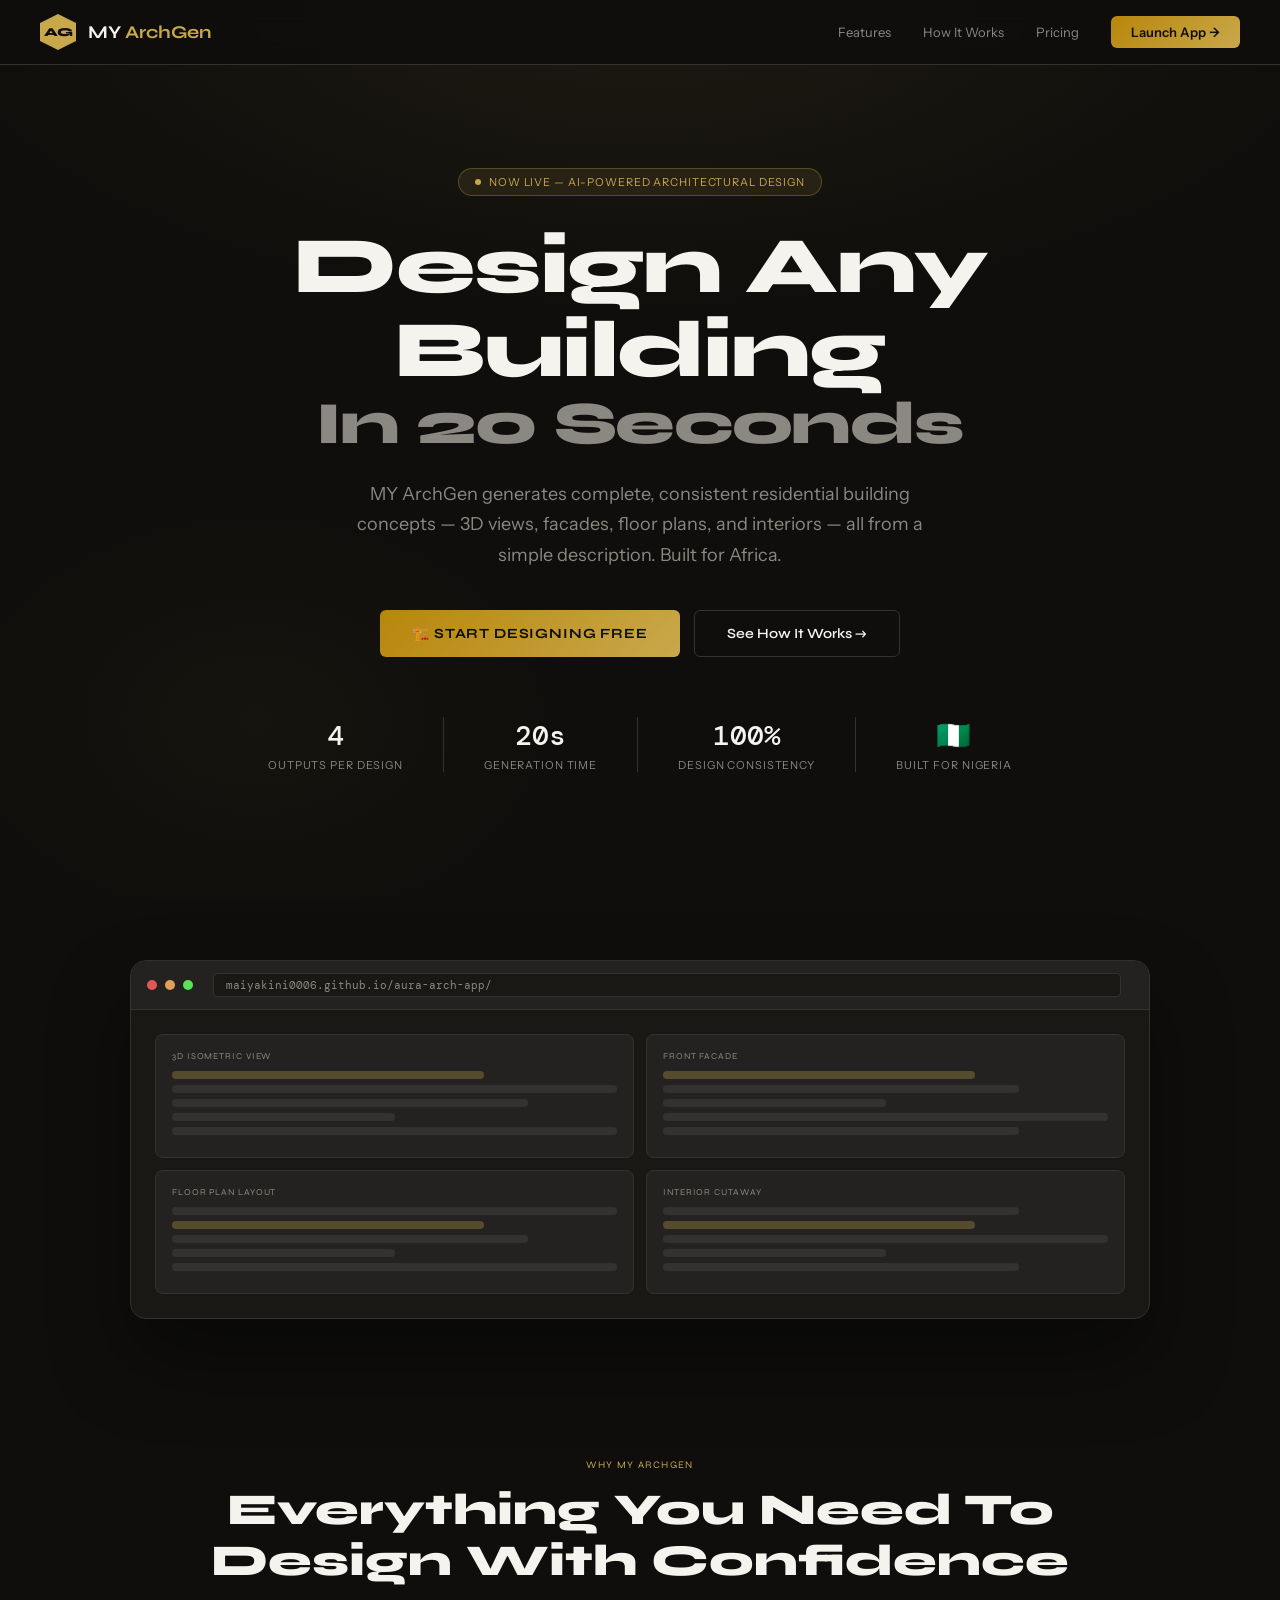
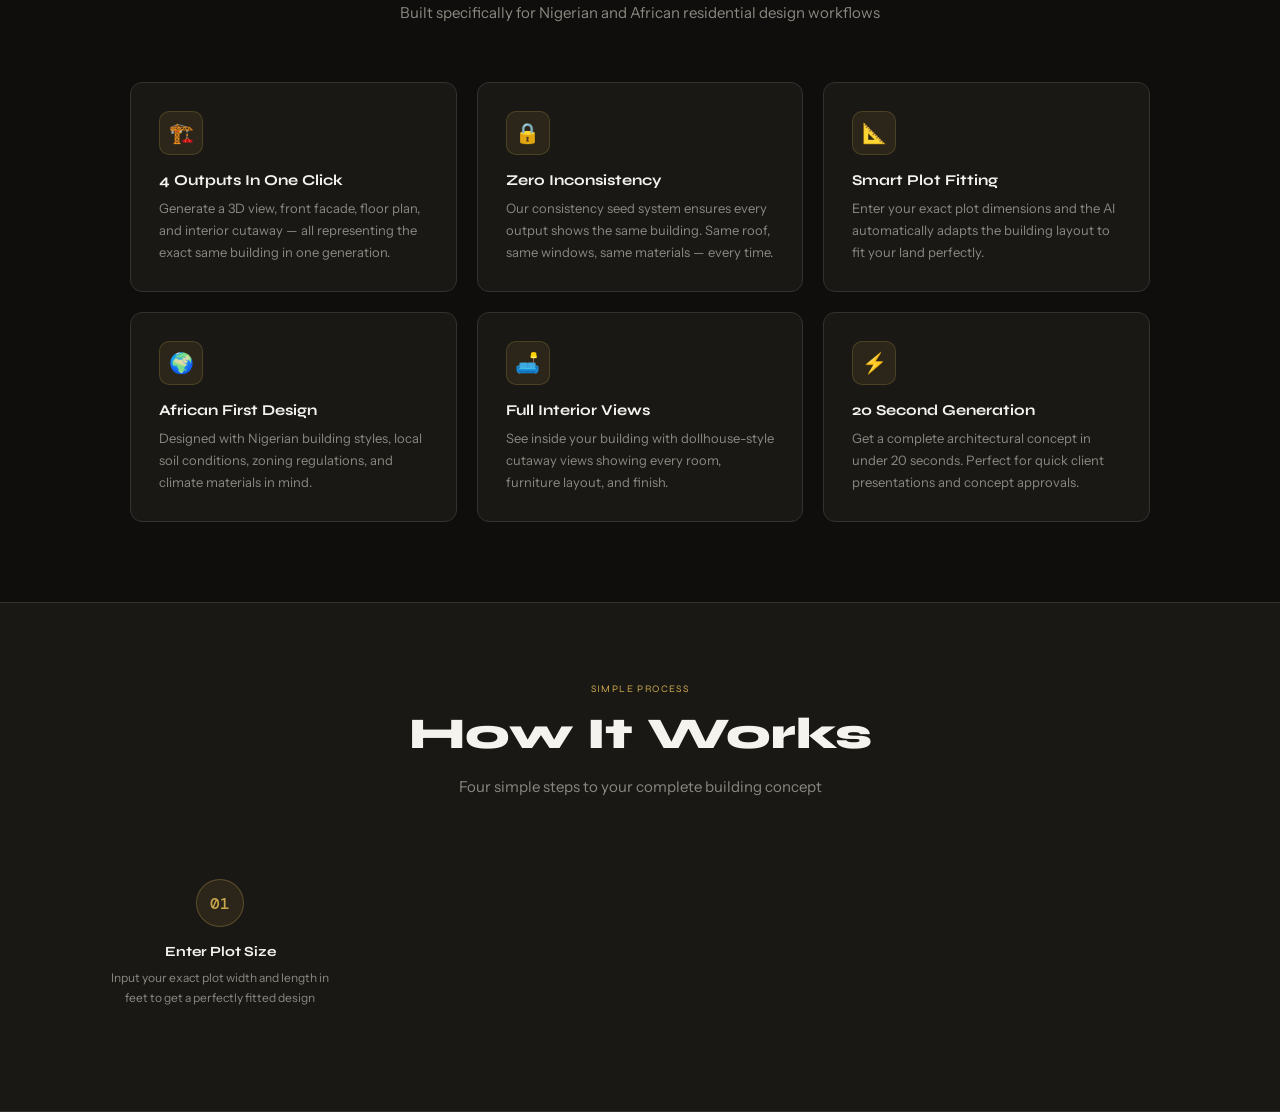
==== commit d071593f: "Update index.html" ====
--- a/index.html
+++ b/index.html
@@ -8,9 +8,6 @@
   <link href="https://fonts.googleapis.com/css2?family=Syne:wght@400;600;700;800&family=Instrument+Sans:wght@400;500;600&family=DM+Mono:wght@400;500&display=swap" rel="stylesheet" />
   <style>
 
-    /* ========================
-       RESET & BASE
-    ======================== */
     * { margin: 0; padding: 0; box-sizing: border-box; }
 
     body {
@@ -20,9 +17,6 @@
       overflow-x: hidden;
     }
 
-    /* ========================
-       NAVBAR
-    ======================== */
     .nav {
       position: fixed;
       top: 0; left: 0; right: 0;
@@ -92,9 +86,6 @@
 
     .nav-cta:hover { opacity: 0.88; }
 
-    /* ========================
-       HERO SECTION
-    ======================== */
     .hero {
       min-height: 100vh;
       display: flex;
@@ -218,9 +209,6 @@
 
     .btn-secondary:hover { border-color: #C9A84C; transform: translateY(-1px); }
 
-    /* ========================
-       STATS BAR
-    ======================== */
     .stats-bar {
       display: flex;
       gap: 40px;
@@ -253,9 +241,6 @@
       align-self: stretch;
     }
 
-    /* ========================
-       APP PREVIEW
-    ======================== */
     .preview-section {
       padding: 60px 40px;
       max-width: 1100px;
@@ -332,9 +317,6 @@
     .preview-line.short { width: 50%; }
     .preview-line.med { width: 80%; }
 
-    /* ========================
-       FEATURES SECTION
-    ======================== */
     .features {
       padding: 80px 40px;
       max-width: 1100px;
@@ -415,9 +397,6 @@
       line-height: 1.7;
     }
 
-    /* ========================
-       HOW IT WORKS
-    ======================== */
     .how {
       padding: 80px 40px;
       background: #1A1815;
@@ -484,9 +463,6 @@
       line-height: 1.6;
     }
 
-    /* ========================
-       PRICING SECTION
-    ======================== */
     .pricing {
       padding: 80px 40px;
       max-width: 1100px;
@@ -621,9 +597,6 @@
 
     .price-btn.gold:hover { opacity: 0.88; }
 
-    /* ========================
-       CTA SECTION
-    ======================== */
     .cta {
       padding: 100px 40px;
       text-align: center;
@@ -660,9 +633,6 @@
       line-height: 1.7;
     }
 
-    /* ========================
-       FOOTER
-    ======================== */
     .footer {
       padding: 32px 40px;
       border-top: 1px solid #333230;
@@ -687,17 +657,11 @@
       letter-spacing: 0.06em;
     }
 
-    /* ========================
-       ANIMATIONS
-    ======================== */
     @keyframes fadeUp {
       from { opacity: 0; transform: translateY(20px); }
       to   { opacity: 1; transform: translateY(0); }
     }
 
-    /* ========================
-       RESPONSIVE
-    ======================== */
     @media (max-width: 768px) {
       .nav { padding: 12px 20px; }
       .nav-links { display: none; }
@@ -720,7 +684,6 @@
 </head>
 <body>
 
-  <!-- NAVBAR -->
   <nav class="nav">
     <div class="nav-logo">
       <div class="nav-mark">AG</div>
@@ -730,11 +693,10 @@
       <a href="#features">Features</a>
       <a href="#how">How It Works</a>
       <a href="#pricing">Pricing</a>
-      <a href="index.html" class="nav-cta">Launch App →</a>
+      <a href="app.html" class="nav-cta">Launch App →</a>
     </div>
   </nav>
 
-  <!-- HERO -->
   <section class="hero">
     <div class="hero-bg"></div>
     <div class="hero-badge">
@@ -749,7 +711,7 @@
       MY ArchGen generates complete, consistent residential building concepts — 3D views, facades, floor plans, and interiors — all from a simple description. Built for Africa.
     </p>
     <div class="hero-buttons">
-      <a href="index.html" class="btn-primary">
+      <a href="app.html" class="btn-primary">
         🏗️ Start Designing Free
       </a>
       <a href="#how" class="btn-secondary">
@@ -779,7 +741,6 @@
     </div>
   </section>
 
-  <!-- APP PREVIEW -->
   <section class="preview-section">
     <div class="preview-frame">
       <div class="preview-bar">
@@ -825,7 +786,6 @@
     </div>
   </section>
 
-  <!-- FEATURES -->
   <section class="features" id="features">
     <div class="section-label">Why MY ArchGen</div>
     <h2 class="section-title">Everything You Need To<br>Design With Confidence</h2>
@@ -864,7 +824,6 @@
     </div>
   </section>
 
-  <!-- HOW IT WORKS -->
   <section class="how" id="how">
     <div class="how-inner">
       <div class="section-label">Simple Process</div>
@@ -876,16 +835,4 @@
           <div class="step-title">Enter Plot Size</div>
           <div class="step-desc">Input your exact plot width and length in feet to get a perfectly fitted design</div>
         </div>
-        <div class="step-card">
-          <div class="step-num">02</div>
-          <div class="step-title">Choose Your Style</div>
-          <div class="step-desc">Select building type, architectural style, roof style, and room configuration</div>
-        </div>
-        <div class="step-card">
-          <div class="step-num">03</div>
-          <div class="step-title">Set Your Seed</div>
-          <div class="step-desc">Use a fixed seed number to ensure all 4 outputs show the exact same building</div>
-        </div>
-        <div class="step-card">
-          <div class="step-num">04</div>
-          <div class="step-title">
+        <div class="step-
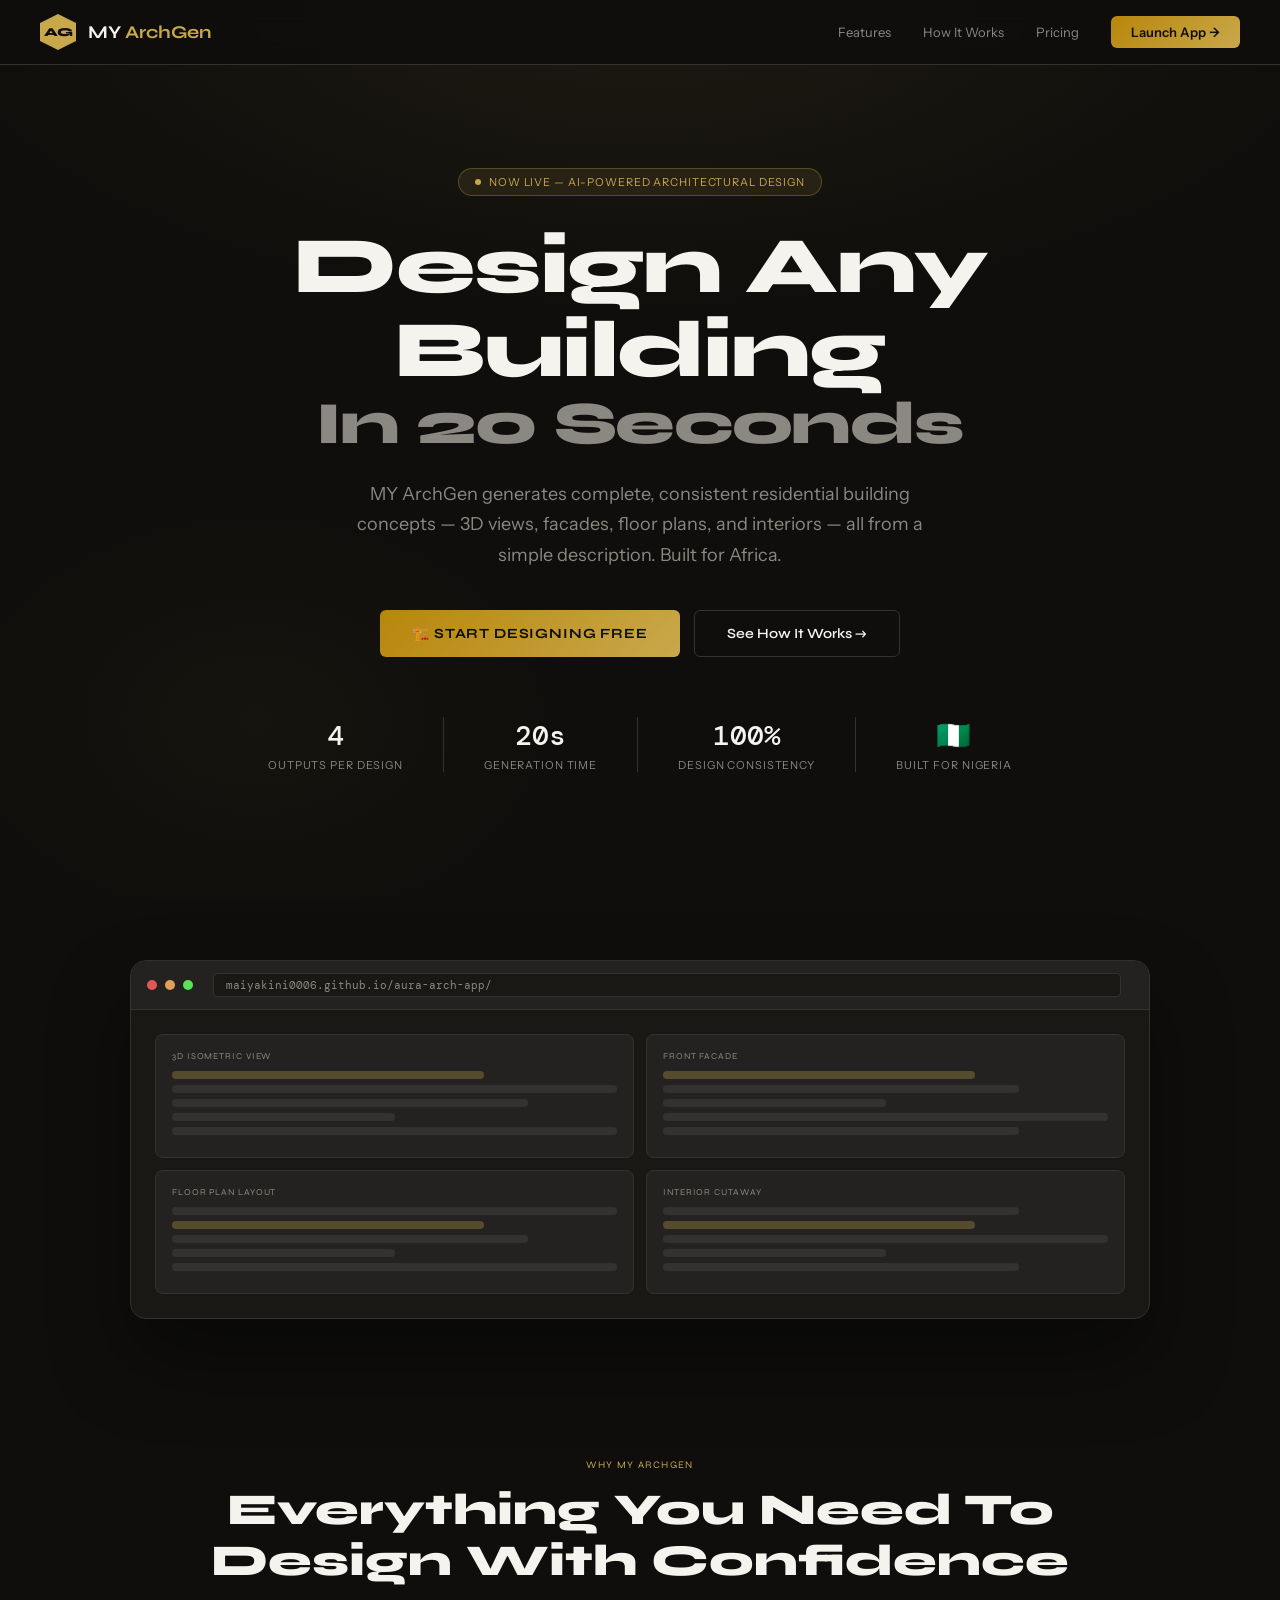
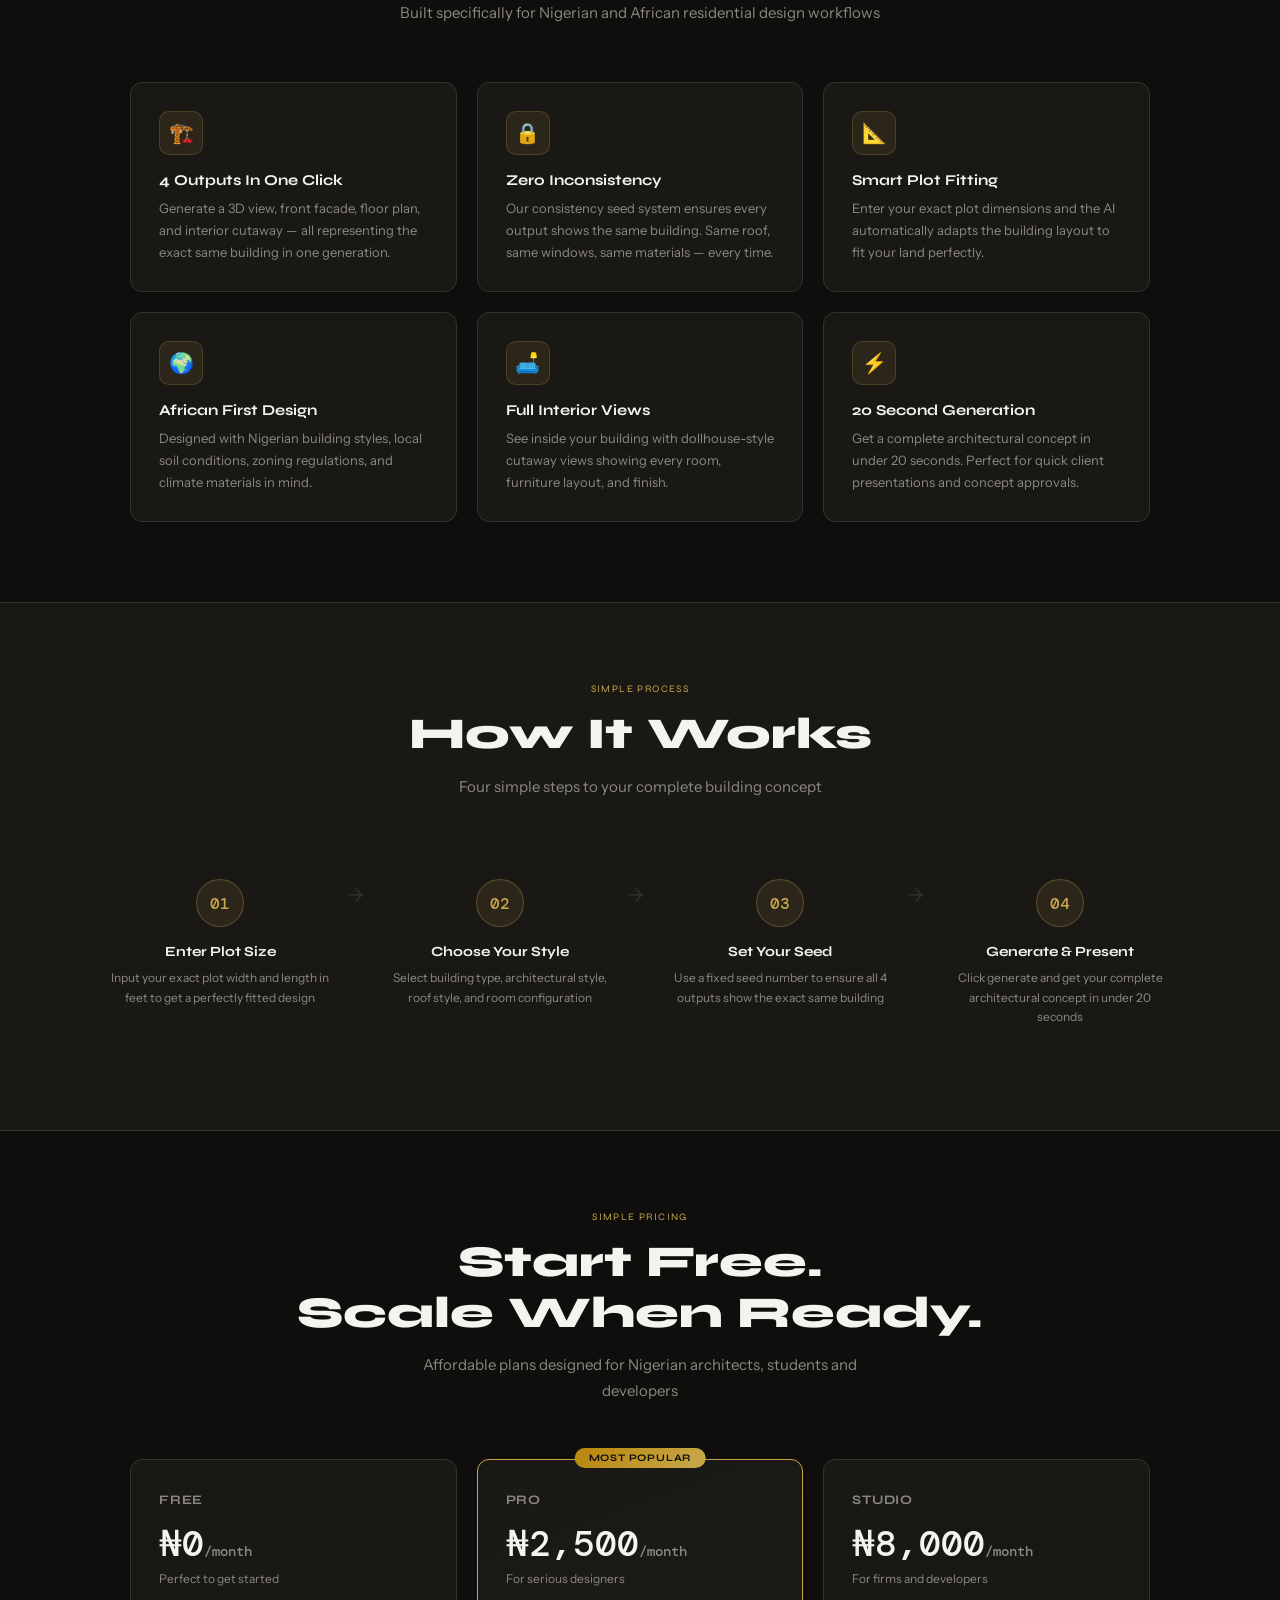
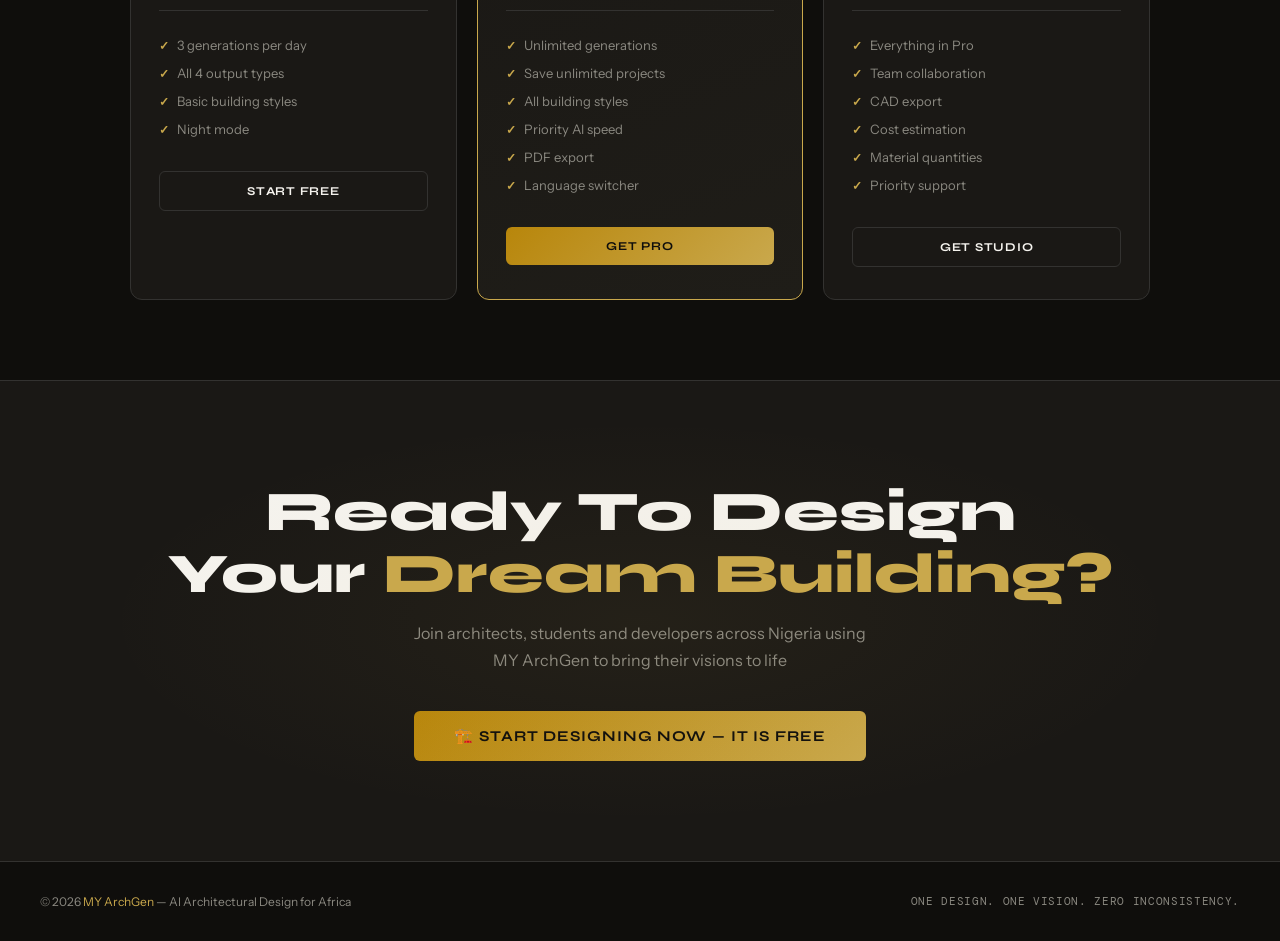
==== commit 38f7d1fc: "Update index.html" ====
--- a/index.html
+++ b/index.html
@@ -7,16 +7,13 @@
   <link rel="preconnect" href="https://fonts.googleapis.com" />
   <link href="https://fonts.googleapis.com/css2?family=Syne:wght@400;600;700;800&family=Instrument+Sans:wght@400;500;600&family=DM+Mono:wght@400;500&display=swap" rel="stylesheet" />
   <style>
-
     * { margin: 0; padding: 0; box-sizing: border-box; }
-
     body {
       font-family: 'Instrument Sans', sans-serif;
       background: #0F0E0C;
       color: #F5F3EE;
       overflow-x: hidden;
     }
-
     .nav {
       position: fixed;
       top: 0; left: 0; right: 0;
@@ -29,13 +26,11 @@
       align-items: center;
       justify-content: space-between;
     }
-
     .nav-logo {
       display: flex;
       align-items: center;
       gap: 12px;
     }
-
     .nav-mark {
       width: 36px;
       height: 36px;
@@ -49,30 +44,24 @@
       justify-content: center;
       clip-path: polygon(50% 0%,100% 25%,100% 75%,50% 100%,0% 75%,0% 25%);
     }
-
     .nav-name {
       font-family: 'Syne', sans-serif;
       font-weight: 700;
       font-size: 18px;
     }
-
     .nav-name span { color: #C9A84C; }
-
     .nav-links {
       display: flex;
       align-items: center;
       gap: 32px;
     }
-
     .nav-links a {
       color: #8A8880;
       text-decoration: none;
       font-size: 13px;
       transition: color 0.2s;
     }
-
     .nav-links a:hover { color: #F5F3EE; }
-
     .nav-cta {
       background: linear-gradient(135deg, #B8860B, #C9A84C);
       color: #0F0E0C !important;
@@ -83,9 +72,7 @@
       text-decoration: none;
       transition: opacity 0.2s !important;
     }
-
     .nav-cta:hover { opacity: 0.88; }
-
     .hero {
       min-height: 100vh;
       display: flex;
@@ -97,7 +84,6 @@
       position: relative;
       overflow: hidden;
     }
-
     .hero-bg {
       position: absolute;
       inset: 0;
@@ -106,7 +92,6 @@
         radial-gradient(ellipse 40% 40% at 20% 80%, rgba(201,168,76,0.04) 0%, transparent 60%);
       pointer-events: none;
     }
-
     .hero-badge {
       display: inline-flex;
       align-items: center;
@@ -122,7 +107,6 @@
       margin-bottom: 28px;
       animation: fadeUp 0.6s ease both;
     }
-
     .hero-badge-dot {
       width: 6px;
       height: 6px;
@@ -130,12 +114,10 @@
       background: #C9A84C;
       animation: pulse 2s infinite;
     }
-
     @keyframes pulse {
       0%, 100% { opacity: 1; }
       50% { opacity: 0.3; }
     }
-
     .hero-title {
       font-family: 'Syne', sans-serif;
       font-weight: 800;
@@ -145,15 +127,12 @@
       margin-bottom: 24px;
       animation: fadeUp 0.6s ease 0.1s both;
     }
-
     .hero-title span { color: #C9A84C; }
-
     .hero-title .line2 {
       display: block;
       color: #8A8880;
       font-size: clamp(32px, 5vw, 60px);
     }
-
     .hero-sub {
       font-size: clamp(15px, 2vw, 18px);
       color: #8A8880;
@@ -162,7 +141,6 @@
       margin-bottom: 40px;
       animation: fadeUp 0.6s ease 0.2s both;
     }
-
     .hero-buttons {
       display: flex;
       gap: 14px;
@@ -171,7 +149,6 @@
       margin-bottom: 60px;
       animation: fadeUp 0.6s ease 0.3s both;
     }
-
     .btn-primary {
       background: linear-gradient(135deg, #B8860B, #C9A84C);
       color: #0F0E0C;
@@ -188,9 +165,7 @@
       align-items: center;
       gap: 8px;
     }
-
     .btn-primary:hover { opacity: 0.88; transform: translateY(-1px); }
-
     .btn-secondary {
       background: transparent;
       color: #F5F3EE;
@@ -206,9 +181,7 @@
       align-items: center;
       gap: 8px;
     }
-
     .btn-secondary:hover { border-color: #C9A84C; transform: translateY(-1px); }
-
     .stats-bar {
       display: flex;
       gap: 40px;
@@ -216,9 +189,7 @@
       flex-wrap: wrap;
       animation: fadeUp 0.6s ease 0.4s both;
     }
-
     .stat-item { text-align: center; }
-
     .stat-val {
       font-family: 'DM Mono', monospace;
       font-size: 28px;
@@ -226,7 +197,6 @@
       color: #F5F3EE;
       display: block;
     }
-
     .stat-key {
       font-size: 11px;
       color: #8A8880;
@@ -234,19 +204,16 @@
       letter-spacing: 0.08em;
       margin-top: 4px;
     }
-
     .stat-divider {
       width: 1px;
       background: #333230;
       align-self: stretch;
     }
-
     .preview-section {
       padding: 60px 40px;
       max-width: 1100px;
       margin: 0 auto;
     }
-
     .preview-frame {
       background: #1A1815;
       border: 1px solid #333230;
@@ -254,7 +221,6 @@
       overflow: hidden;
       box-shadow: 0 40px 80px rgba(0,0,0,0.4);
     }
-
     .preview-bar {
       background: #242220;
       border-bottom: 1px solid #333230;
@@ -263,13 +229,11 @@
       align-items: center;
       gap: 8px;
     }
-
     .preview-dot {
       width: 10px;
       height: 10px;
       border-radius: 50%;
     }
-
     .preview-url {
       flex: 1;
       background: #1A1815;
@@ -281,14 +245,12 @@
       color: #8A8880;
       margin: 0 12px;
     }
-
     .preview-inner {
       padding: 24px;
       display: grid;
       grid-template-columns: 1fr 1fr;
       gap: 12px;
     }
-
     .preview-card {
       background: #242220;
       border: 1px solid #333230;
@@ -296,7 +258,6 @@
       padding: 16px;
       min-height: 120px;
     }
-
     .preview-card-label {
       font-family: 'Syne', sans-serif;
       font-size: 9px;
@@ -305,24 +266,20 @@
       color: #8A8880;
       margin-bottom: 10px;
     }
-
     .preview-line {
       height: 8px;
       background: #333230;
       border-radius: 4px;
       margin-bottom: 6px;
     }
-
     .preview-line.gold { background: rgba(201,168,76,0.3); width: 70%; }
     .preview-line.short { width: 50%; }
     .preview-line.med { width: 80%; }
-
     .features {
       padding: 80px 40px;
       max-width: 1100px;
       margin: 0 auto;
     }
-
     .section-label {
       font-family: 'Syne', sans-serif;
       font-size: 10px;
@@ -332,7 +289,6 @@
       text-align: center;
       margin-bottom: 14px;
     }
-
     .section-title {
       font-family: 'Syne', sans-serif;
       font-weight: 800;
@@ -341,7 +297,6 @@
       margin-bottom: 14px;
       line-height: 1.15;
     }
-
     .section-sub {
       text-align: center;
       color: #8A8880;
@@ -350,13 +305,11 @@
       margin: 0 auto 56px;
       line-height: 1.7;
     }
-
     .features-grid {
       display: grid;
       grid-template-columns: repeat(3, 1fr);
       gap: 20px;
     }
-
     .feature-card {
       background: #1A1815;
       border: 1px solid #333230;
@@ -364,12 +317,10 @@
       padding: 28px;
       transition: border-color 0.2s, transform 0.2s;
     }
-
     .feature-card:hover {
       border-color: rgba(201,168,76,0.4);
       transform: translateY(-3px);
     }
-
     .feature-icon {
       width: 44px;
       height: 44px;
@@ -382,7 +333,6 @@
       font-size: 20px;
       margin-bottom: 16px;
     }
-
     .feature-title {
       font-family: 'Syne', sans-serif;
       font-weight: 700;
@@ -390,38 +340,29 @@
       margin-bottom: 8px;
       color: #F5F3EE;
     }
-
     .feature-desc {
       font-size: 13px;
       color: #8A8880;
       line-height: 1.7;
     }
-
     .how {
       padding: 80px 40px;
       background: #1A1815;
       border-top: 1px solid #333230;
       border-bottom: 1px solid #333230;
     }
-
-    .how-inner {
-      max-width: 1100px;
-      margin: 0 auto;
-    }
-
+    .how-inner { max-width: 1100px; margin: 0 auto; }
     .steps-grid {
       display: grid;
       grid-template-columns: repeat(4, 1fr);
       gap: 20px;
       margin-top: 56px;
     }
-
     .step-card {
       text-align: center;
       padding: 24px 16px;
       position: relative;
     }
-
     .step-card::after {
       content: '→';
       position: absolute;
@@ -430,9 +371,7 @@
       color: #333230;
       font-size: 20px;
     }
-
     .step-card:last-child::after { display: none; }
-
     .step-num {
       width: 48px;
       height: 48px;
@@ -448,7 +387,6 @@
       color: #C9A84C;
       margin: 0 auto 16px;
     }
-
     .step-title {
       font-family: 'Syne', sans-serif;
       font-weight: 700;
@@ -456,26 +394,18 @@
       margin-bottom: 8px;
       color: #F5F3EE;
     }
-
-    .step-desc {
-      font-size: 12px;
-      color: #8A8880;
-      line-height: 1.6;
-    }
-
+    .step-desc { font-size: 12px; color: #8A8880; line-height: 1.6; }
     .pricing {
       padding: 80px 40px;
       max-width: 1100px;
       margin: 0 auto;
     }
-
     .pricing-grid {
       display: grid;
       grid-template-columns: repeat(3, 1fr);
       gap: 20px;
       margin-top: 56px;
     }
-
     .price-card {
       background: #1A1815;
       border: 1px solid #333230;
@@ -484,14 +414,11 @@
       transition: border-color 0.2s;
       position: relative;
     }
-
     .price-card:hover { border-color: rgba(201,168,76,0.4); }
-
     .price-card.featured {
       border-color: #C9A84C;
       background: linear-gradient(160deg, #1A1815, #1f1d18);
     }
-
     .price-popular {
       position: absolute;
       top: -12px;
@@ -508,7 +435,6 @@
       border-radius: 20px;
       white-space: nowrap;
     }
-
     .price-plan {
       font-family: 'Syne', sans-serif;
       font-weight: 700;
@@ -518,7 +444,6 @@
       color: #8A8880;
       margin-bottom: 12px;
     }
-
     .price-amount {
       font-family: 'DM Mono', monospace;
       font-size: 36px;
@@ -526,29 +451,10 @@
       color: #F5F3EE;
       margin-bottom: 4px;
     }
-
-    .price-amount span {
-      font-size: 14px;
-      color: #8A8880;
-    }
-
-    .price-period {
-      font-size: 12px;
-      color: #8A8880;
-      margin-bottom: 24px;
-    }
-
-    .price-divider {
-      height: 1px;
-      background: #333230;
-      margin-bottom: 20px;
-    }
-
-    .price-features {
-      list-style: none;
-      margin-bottom: 28px;
-    }
-
+    .price-amount span { font-size: 14px; color: #8A8880; }
+    .price-period { font-size: 12px; color: #8A8880; margin-bottom: 24px; }
+    .price-divider { height: 1px; background: #333230; margin-bottom: 20px; }
+    .price-features { list-style: none; margin-bottom: 28px; }
     .price-features li {
       font-size: 13px;
       color: #8A8880;
@@ -557,14 +463,12 @@
       align-items: center;
       gap: 8px;
     }
-
     .price-features li::before {
       content: '✓';
       color: #C9A84C;
       font-weight: 700;
       font-size: 12px;
     }
-
     .price-btn {
       width: 100%;
       padding: 12px;
@@ -581,22 +485,17 @@
       display: block;
       text-align: center;
     }
-
     .price-btn.outline {
       background: transparent;
       border: 1px solid #333230;
       color: #F5F3EE;
     }
-
     .price-btn.outline:hover { border-color: #C9A84C; }
-
     .price-btn.gold {
       background: linear-gradient(135deg, #B8860B, #C9A84C);
       color: #0F0E0C;
     }
-
     .price-btn.gold:hover { opacity: 0.88; }
-
     .cta {
       padding: 100px 40px;
       text-align: center;
@@ -605,14 +504,12 @@
       position: relative;
       overflow: hidden;
     }
-
     .cta-bg {
       position: absolute;
       inset: 0;
       background: radial-gradient(ellipse 60% 60% at 50% 50%, rgba(201,168,76,0.06) 0%, transparent 70%);
       pointer-events: none;
     }
-
     .cta-title {
       font-family: 'Syne', sans-serif;
       font-weight: 800;
@@ -620,9 +517,7 @@
       margin-bottom: 16px;
       line-height: 1.1;
     }
-
     .cta-title span { color: #C9A84C; }
-
     .cta-sub {
       color: #8A8880;
       font-size: 16px;
@@ -632,7 +527,6 @@
       margin-right: auto;
       line-height: 1.7;
     }
-
     .footer {
       padding: 32px 40px;
       border-top: 1px solid #333230;
@@ -642,26 +536,18 @@
       flex-wrap: wrap;
       gap: 16px;
     }
-
-    .footer-copy {
-      font-size: 12px;
-      color: #8A8880;
-    }
-
+    .footer-copy { font-size: 12px; color: #8A8880; }
     .footer-copy span { color: #C9A84C; }
-
     .footer-tagline {
       font-family: 'DM Mono', monospace;
       font-size: 11px;
       color: #8A8880;
       letter-spacing: 0.06em;
     }
-
     @keyframes fadeUp {
       from { opacity: 0; transform: translateY(20px); }
       to   { opacity: 1; transform: translateY(0); }
     }
-
     @media (max-width: 768px) {
       .nav { padding: 12px 20px; }
       .nav-links { display: none; }
@@ -679,7 +565,6 @@
       .footer { flex-direction: column; text-align: center; }
       .preview-inner { grid-template-columns: 1fr; }
     }
-
   </style>
 </head>
 <body>
@@ -693,7 +578,7 @@
       <a href="#features">Features</a>
       <a href="#how">How It Works</a>
       <a href="#pricing">Pricing</a>
-      <a href="app.html" class="nav-cta">Launch App →</a>
+      <a href="auth.html" class="nav-cta">Launch App →</a>
     </div>
   </nav>
 
@@ -711,12 +596,8 @@
       MY ArchGen generates complete, consistent residential building concepts — 3D views, facades, floor plans, and interiors — all from a simple description. Built for Africa.
     </p>
     <div class="hero-buttons">
-      <a href="app.html" class="btn-primary">
-        🏗️ Start Designing Free
-      </a>
-      <a href="#how" class="btn-secondary">
-        See How It Works →
-      </a>
+      <a href="auth.html" class="btn-primary">🏗️ Start Designing Free</a>
+      <a href="#how" class="btn-secondary">See How It Works →</a>
     </div>
     <div class="stats-bar">
       <div class="stat-item">
@@ -835,4 +716,94 @@
           <div class="step-title">Enter Plot Size</div>
           <div class="step-desc">Input your exact plot width and length in feet to get a perfectly fitted design</div>
         </div>
-        <div class="step-
+        <div class="step-card">
+          <div class="step-num">02</div>
+          <div class="step-title">Choose Your Style</div>
+          <div class="step-desc">Select building type, architectural style, roof style, and room configuration</div>
+        </div>
+        <div class="step-card">
+          <div class="step-num">03</div>
+          <div class="step-title">Set Your Seed</div>
+          <div class="step-desc">Use a fixed seed number to ensure all 4 outputs show the exact same building</div>
+        </div>
+        <div class="step-card">
+          <div class="step-num">04</div>
+          <div class="step-title">Generate & Present</div>
+          <div class="step-desc">Click generate and get your complete architectural concept in under 20 seconds</div>
+        </div>
+      </div>
+    </div>
+  </section>
+
+  <section class="pricing" id="pricing">
+    <div class="section-label">Simple Pricing</div>
+    <h2 class="section-title">Start Free.<br>Scale When Ready.</h2>
+    <p class="section-sub">Affordable plans designed for Nigerian architects, students and developers</p>
+    <div class="pricing-grid">
+      <div class="price-card">
+        <div class="price-plan">Free</div>
+        <div class="price-amount">₦0<span>/month</span></div>
+        <div class="price-period">Perfect to get started</div>
+        <div class="price-divider"></div>
+        <ul class="price-features">
+          <li>3 generations per day</li>
+          <li>All 4 output types</li>
+          <li>Basic building styles</li>
+          <li>Night mode</li>
+        </ul>
+        <a href="auth.html" class="price-btn outline">Start Free</a>
+      </div>
+      <div class="price-card featured">
+        <div class="price-popular">Most Popular</div>
+        <div class="price-plan">Pro</div>
+        <div class="price-amount">₦2,500<span>/month</span></div>
+        <div class="price-period">For serious designers</div>
+        <div class="price-divider"></div>
+        <ul class="price-features">
+          <li>Unlimited generations</li>
+          <li>Save unlimited projects</li>
+          <li>All building styles</li>
+          <li>Priority AI speed</li>
+          <li>PDF export</li>
+          <li>Language switcher</li>
+        </ul>
+        <a href="auth.html" class="price-btn gold">Get Pro</a>
+      </div>
+      <div class="price-card">
+        <div class="price-plan">Studio</div>
+        <div class="price-amount">₦8,000<span>/month</span></div>
+        <div class="price-period">For firms and developers</div>
+        <div class="price-divider"></div>
+        <ul class="price-features">
+          <li>Everything in Pro</li>
+          <li>Team collaboration</li>
+          <li>CAD export</li>
+          <li>Cost estimation</li>
+          <li>Material quantities</li>
+          <li>Priority support</li>
+        </ul>
+        <a href="auth.html" class="price-btn outline">Get Studio</a>
+      </div>
+    </div>
+  </section>
+
+  <section class="cta">
+    <div class="cta-bg"></div>
+    <h2 class="cta-title">Ready To Design<br>Your <span>Dream Building?</span></h2>
+    <p class="cta-sub">Join architects, students and developers across Nigeria using MY ArchGen to bring their visions to life</p>
+    <a href="auth.html" class="btn-primary" style="font-size:15px; padding:16px 40px;">
+      🏗️ Start Designing Now — It Is Free
+    </a>
+  </section>
+
+  <footer class="footer">
+    <div class="footer-copy">
+      © 2026 <span>MY ArchGen</span> — AI Architectural Design for Africa
+    </div>
+    <div class="footer-tagline">
+      ONE DESIGN. ONE VISION. ZERO INCONSISTENCY.
+    </div>
+  </footer>
+
+</body>
+</html>
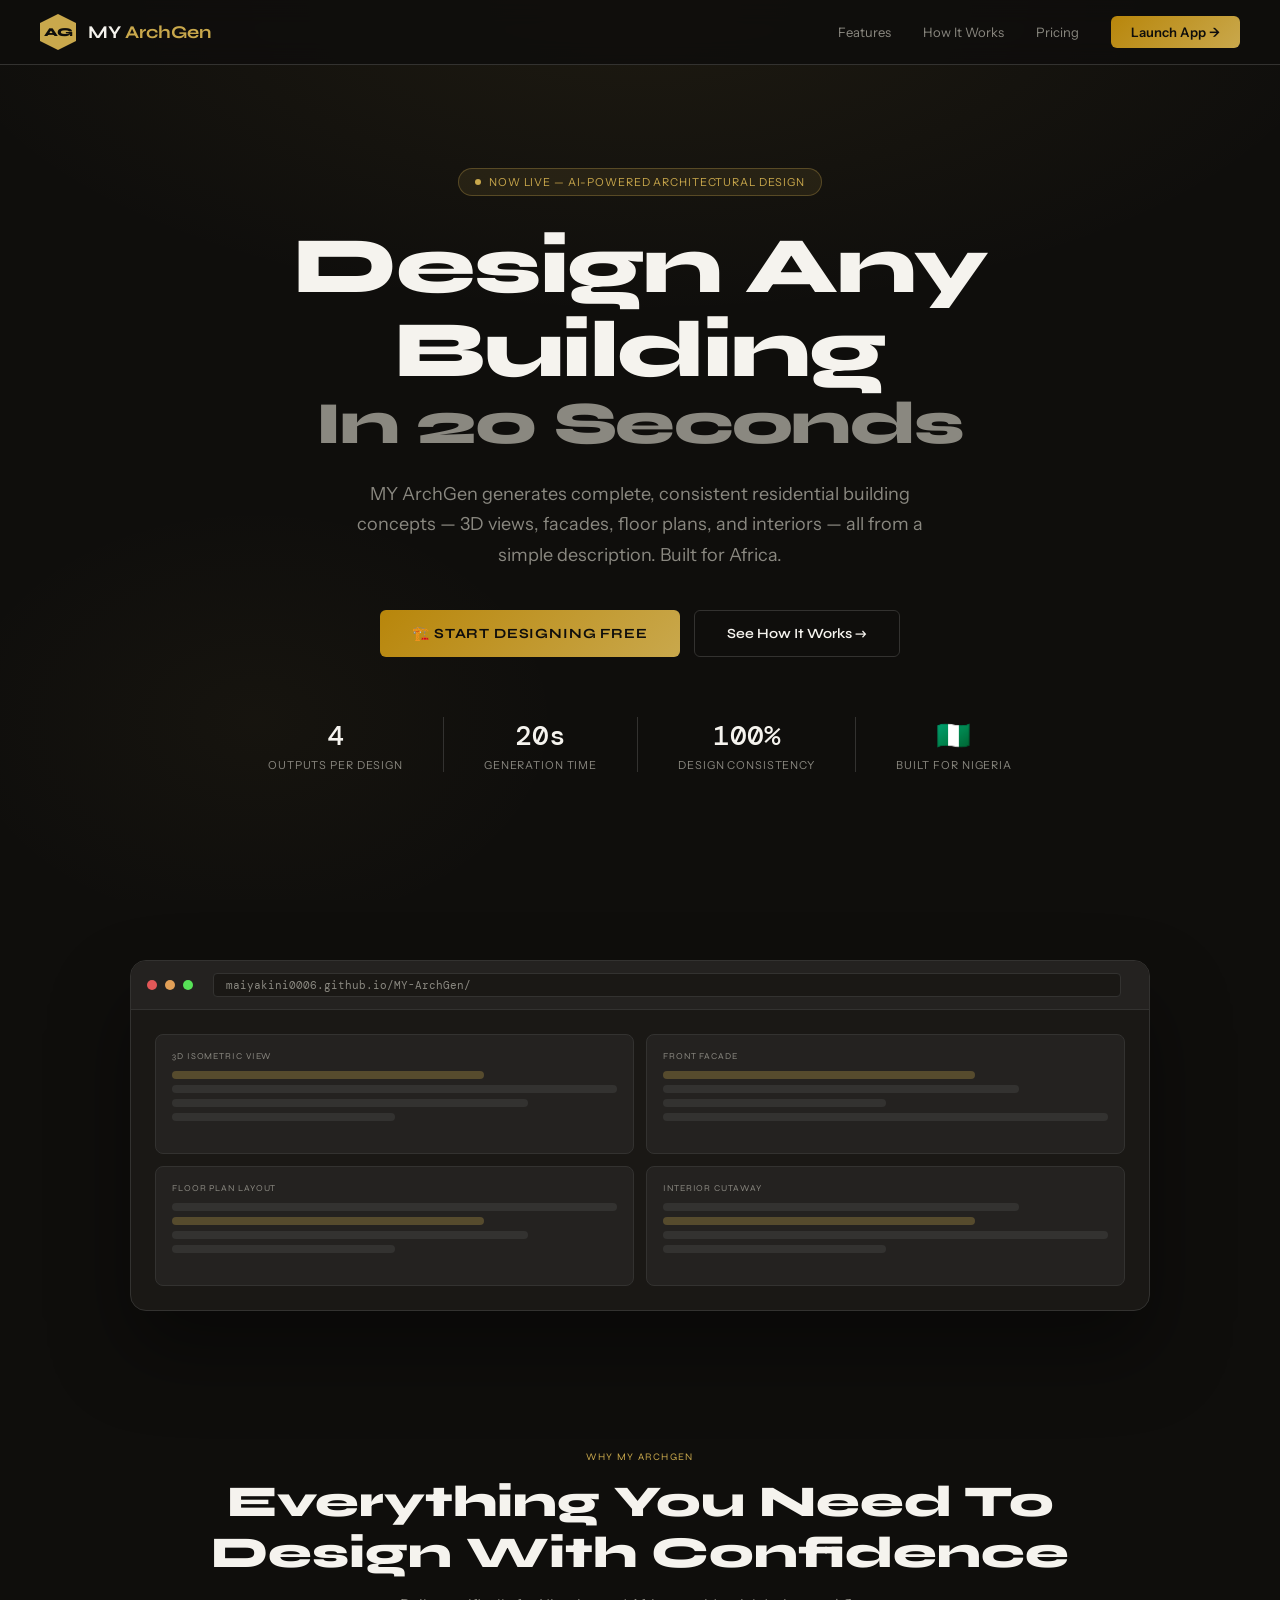
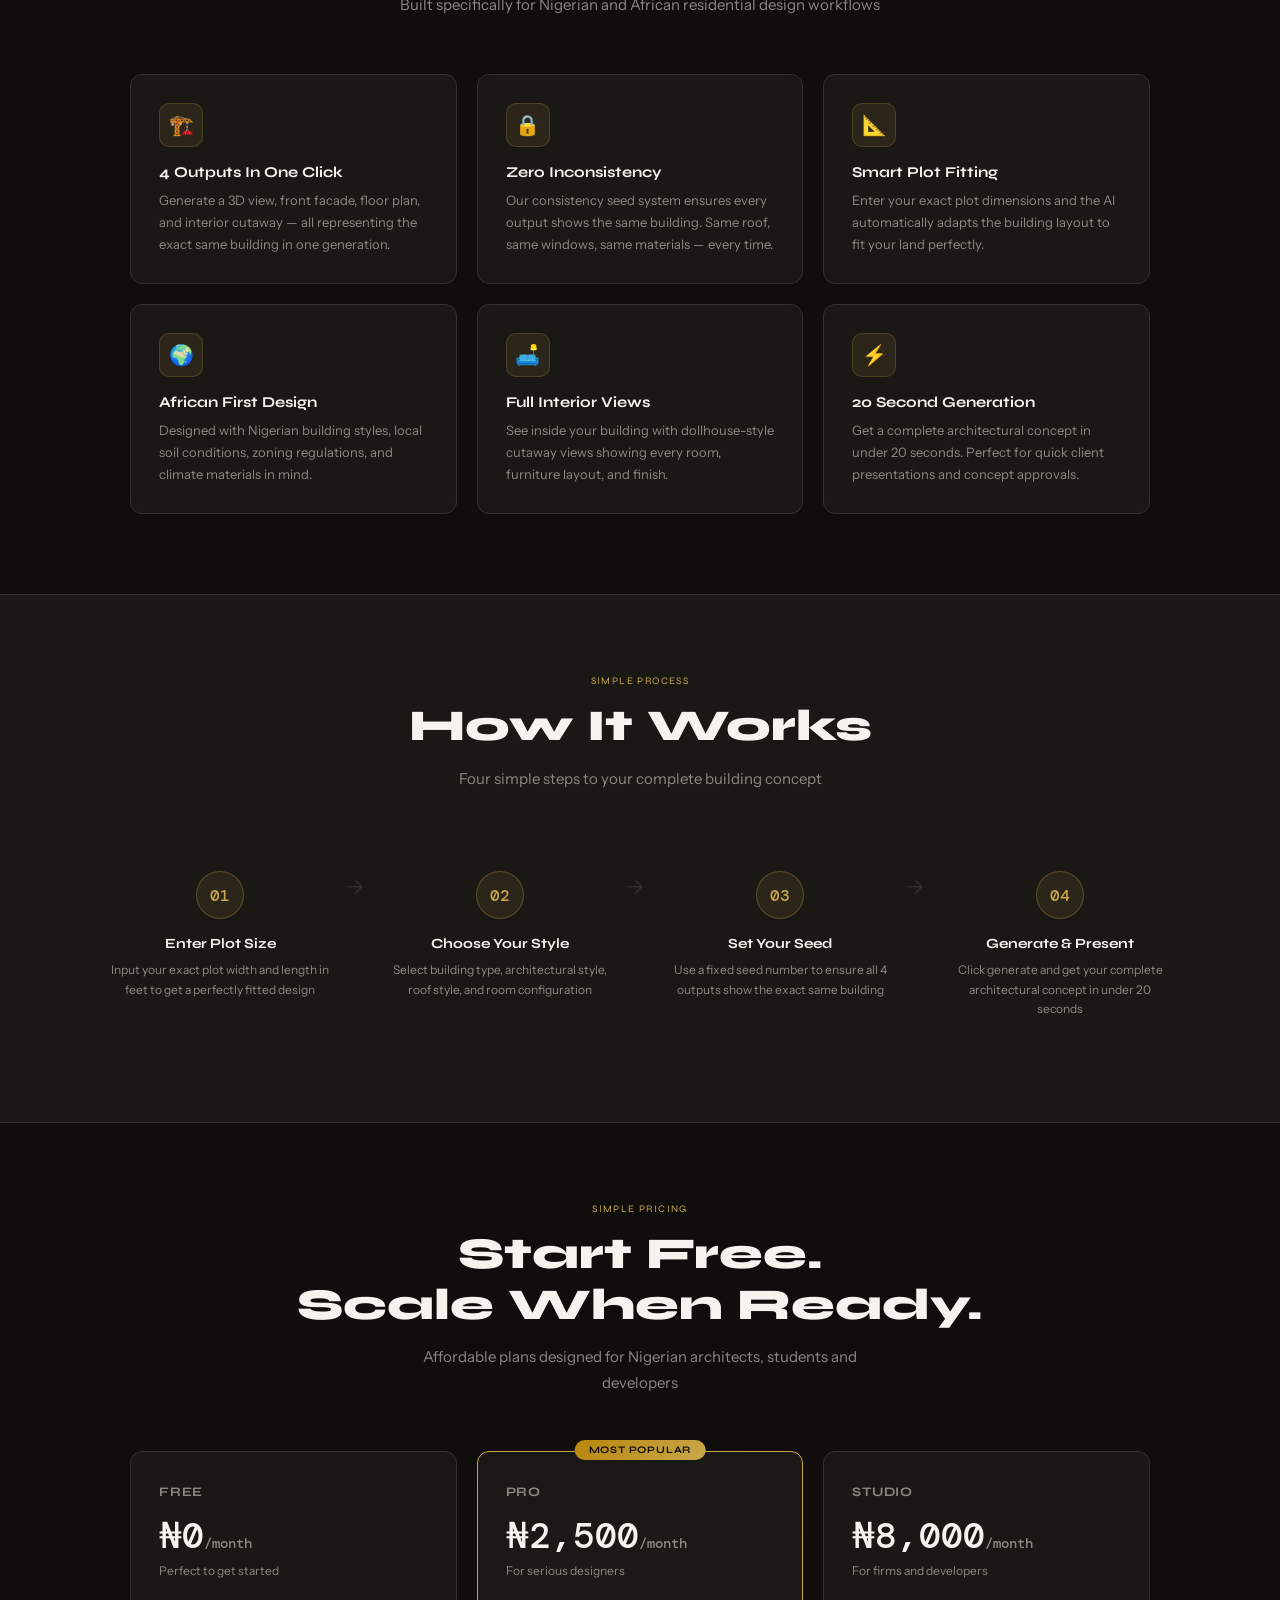
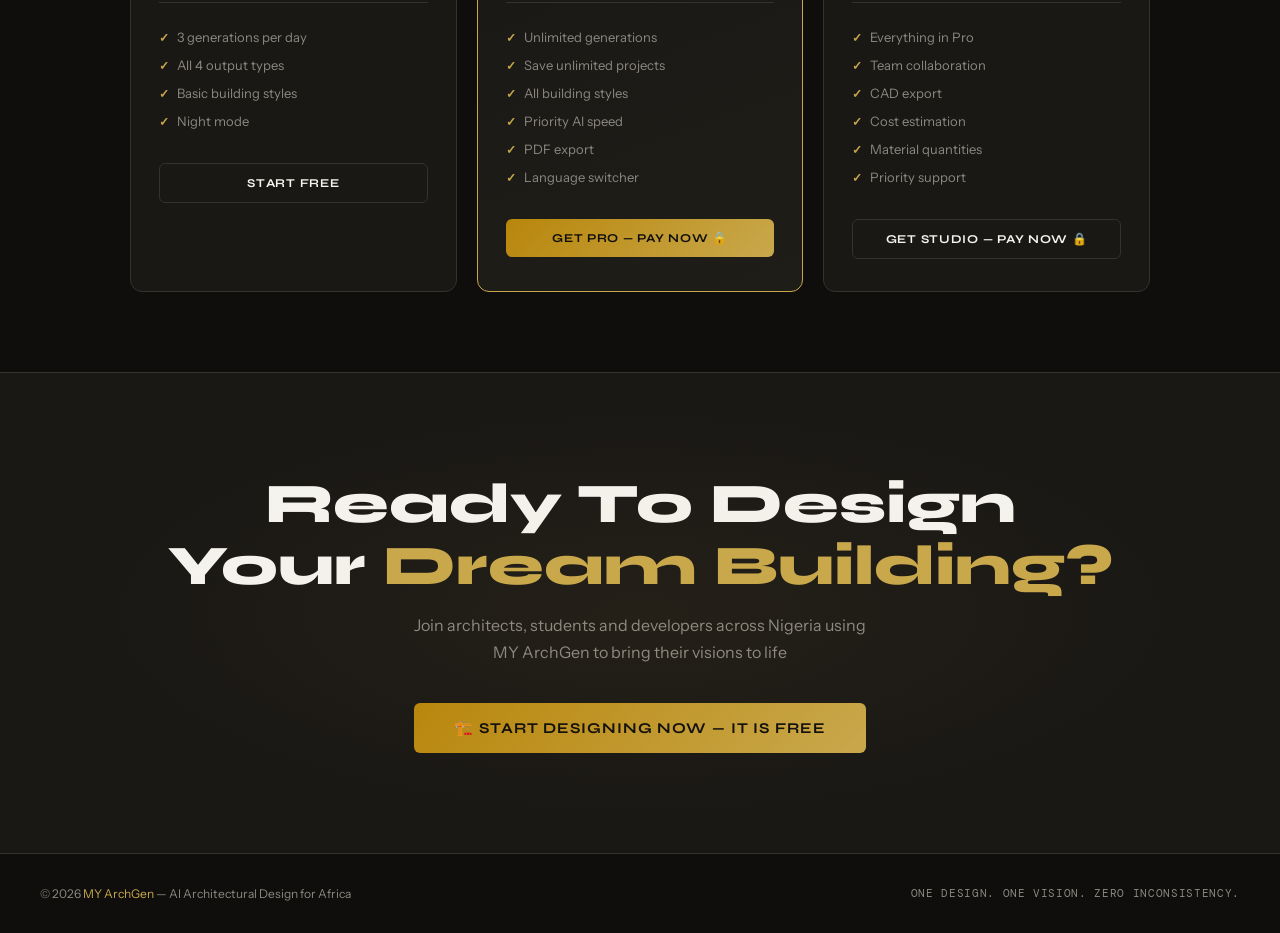
==== commit 0091dd75: "Update index.html" ====
--- a/index.html
+++ b/index.html
@@ -6,6 +6,7 @@
   <title>MY ArchGen — AI Architectural Design for Africa</title>
   <link rel="preconnect" href="https://fonts.googleapis.com" />
   <link href="https://fonts.googleapis.com/css2?family=Syne:wght@400;600;700;800&family=Instrument+Sans:wght@400;500;600&family=DM+Mono:wght@400;500&display=swap" rel="stylesheet" />
+  <script src="https://js.paystack.co/v1/inline.js"></script>
   <style>
     * { margin: 0; padding: 0; box-sizing: border-box; }
     body {
@@ -164,6 +165,8 @@
       display: inline-flex;
       align-items: center;
       gap: 8px;
+      border: none;
+      cursor: pointer;
     }
     .btn-primary:hover { opacity: 0.88; transform: translateY(-1px); }
     .btn-secondary {
@@ -229,11 +232,7 @@
       align-items: center;
       gap: 8px;
     }
-    .preview-dot {
-      width: 10px;
-      height: 10px;
-      border-radius: 50%;
-    }
+    .preview-dot { width: 10px; height: 10px; border-radius: 50%; }
     .preview-url {
       flex: 1;
       background: #1A1815;
@@ -266,20 +265,11 @@
       color: #8A8880;
       margin-bottom: 10px;
     }
-    .preview-line {
-      height: 8px;
-      background: #333230;
-      border-radius: 4px;
-      margin-bottom: 6px;
-    }
+    .preview-line { height: 8px; background: #333230; border-radius: 4px; margin-bottom: 6px; }
     .preview-line.gold { background: rgba(201,168,76,0.3); width: 70%; }
     .preview-line.short { width: 50%; }
     .preview-line.med { width: 80%; }
-    .features {
-      padding: 80px 40px;
-      max-width: 1100px;
-      margin: 0 auto;
-    }
+    .features { padding: 80px 40px; max-width: 1100px; margin: 0 auto; }
     .section-label {
       font-family: 'Syne', sans-serif;
       font-size: 10px;
@@ -317,95 +307,41 @@
       padding: 28px;
       transition: border-color 0.2s, transform 0.2s;
     }
-    .feature-card:hover {
-      border-color: rgba(201,168,76,0.4);
-      transform: translateY(-3px);
-    }
+    .feature-card:hover { border-color: rgba(201,168,76,0.4); transform: translateY(-3px); }
     .feature-icon {
-      width: 44px;
-      height: 44px;
+      width: 44px; height: 44px;
       background: rgba(201,168,76,0.1);
       border: 1px solid rgba(201,168,76,0.2);
       border-radius: 10px;
-      display: flex;
-      align-items: center;
-      justify-content: center;
-      font-size: 20px;
-      margin-bottom: 16px;
+      display: flex; align-items: center; justify-content: center;
+      font-size: 20px; margin-bottom: 16px;
     }
     .feature-title {
       font-family: 'Syne', sans-serif;
-      font-weight: 700;
-      font-size: 15px;
-      margin-bottom: 8px;
-      color: #F5F3EE;
-    }
-    .feature-desc {
-      font-size: 13px;
-      color: #8A8880;
-      line-height: 1.7;
-    }
-    .how {
-      padding: 80px 40px;
-      background: #1A1815;
-      border-top: 1px solid #333230;
-      border-bottom: 1px solid #333230;
-    }
+      font-weight: 700; font-size: 15px;
+      margin-bottom: 8px; color: #F5F3EE;
+    }
+    .feature-desc { font-size: 13px; color: #8A8880; line-height: 1.7; }
+    .how { padding: 80px 40px; background: #1A1815; border-top: 1px solid #333230; border-bottom: 1px solid #333230; }
     .how-inner { max-width: 1100px; margin: 0 auto; }
-    .steps-grid {
-      display: grid;
-      grid-template-columns: repeat(4, 1fr);
-      gap: 20px;
-      margin-top: 56px;
-    }
-    .step-card {
-      text-align: center;
-      padding: 24px 16px;
-      position: relative;
-    }
-    .step-card::after {
-      content: '→';
-      position: absolute;
-      right: -14px;
-      top: 28px;
-      color: #333230;
-      font-size: 20px;
-    }
+    .steps-grid { display: grid; grid-template-columns: repeat(4, 1fr); gap: 20px; margin-top: 56px; }
+    .step-card { text-align: center; padding: 24px 16px; position: relative; }
+    .step-card::after { content: '→'; position: absolute; right: -14px; top: 28px; color: #333230; font-size: 20px; }
     .step-card:last-child::after { display: none; }
     .step-num {
-      width: 48px;
-      height: 48px;
+      width: 48px; height: 48px;
       background: rgba(201,168,76,0.1);
       border: 1px solid rgba(201,168,76,0.3);
       border-radius: 50%;
-      display: flex;
-      align-items: center;
-      justify-content: center;
+      display: flex; align-items: center; justify-content: center;
       font-family: 'DM Mono', monospace;
-      font-size: 16px;
-      font-weight: 500;
-      color: #C9A84C;
-      margin: 0 auto 16px;
-    }
-    .step-title {
-      font-family: 'Syne', sans-serif;
-      font-weight: 700;
-      font-size: 14px;
-      margin-bottom: 8px;
-      color: #F5F3EE;
-    }
+      font-size: 16px; font-weight: 500;
+      color: #C9A84C; margin: 0 auto 16px;
+    }
+    .step-title { font-family: 'Syne', sans-serif; font-weight: 700; font-size: 14px; margin-bottom: 8px; color: #F5F3EE; }
     .step-desc { font-size: 12px; color: #8A8880; line-height: 1.6; }
-    .pricing {
-      padding: 80px 40px;
-      max-width: 1100px;
-      margin: 0 auto;
-    }
-    .pricing-grid {
-      display: grid;
-      grid-template-columns: repeat(3, 1fr);
-      gap: 20px;
-      margin-top: 56px;
-    }
+    .pricing { padding: 80px 40px; max-width: 1100px; margin: 0 auto; }
+    .pricing-grid { display: grid; grid-template-columns: repeat(3, 1fr); gap: 20px; margin-top: 56px; }
     .price-card {
       background: #1A1815;
       border: 1px solid #333230;
@@ -415,139 +351,126 @@
       position: relative;
     }
     .price-card:hover { border-color: rgba(201,168,76,0.4); }
-    .price-card.featured {
-      border-color: #C9A84C;
-      background: linear-gradient(160deg, #1A1815, #1f1d18);
-    }
+    .price-card.featured { border-color: #C9A84C; background: linear-gradient(160deg, #1A1815, #1f1d18); }
     .price-popular {
-      position: absolute;
-      top: -12px;
-      left: 50%;
-      transform: translateX(-50%);
+      position: absolute; top: -12px; left: 50%; transform: translateX(-50%);
       background: linear-gradient(135deg, #B8860B, #C9A84C);
-      color: #0F0E0C;
-      font-family: 'Syne', sans-serif;
-      font-weight: 700;
-      font-size: 10px;
-      letter-spacing: 0.08em;
-      text-transform: uppercase;
-      padding: 4px 14px;
-      border-radius: 20px;
-      white-space: nowrap;
-    }
-    .price-plan {
-      font-family: 'Syne', sans-serif;
-      font-weight: 700;
-      font-size: 13px;
-      letter-spacing: 0.06em;
-      text-transform: uppercase;
-      color: #8A8880;
-      margin-bottom: 12px;
-    }
-    .price-amount {
-      font-family: 'DM Mono', monospace;
-      font-size: 36px;
-      font-weight: 500;
-      color: #F5F3EE;
-      margin-bottom: 4px;
-    }
+      color: #0F0E0C; font-family: 'Syne', sans-serif;
+      font-weight: 700; font-size: 10px;
+      letter-spacing: 0.08em; text-transform: uppercase;
+      padding: 4px 14px; border-radius: 20px; white-space: nowrap;
+    }
+    .price-plan { font-family: 'Syne', sans-serif; font-weight: 700; font-size: 13px; letter-spacing: 0.06em; text-transform: uppercase; color: #8A8880; margin-bottom: 12px; }
+    .price-amount { font-family: 'DM Mono', monospace; font-size: 36px; font-weight: 500; color: #F5F3EE; margin-bottom: 4px; }
     .price-amount span { font-size: 14px; color: #8A8880; }
     .price-period { font-size: 12px; color: #8A8880; margin-bottom: 24px; }
     .price-divider { height: 1px; background: #333230; margin-bottom: 20px; }
     .price-features { list-style: none; margin-bottom: 28px; }
-    .price-features li {
-      font-size: 13px;
-      color: #8A8880;
-      padding: 6px 0;
-      display: flex;
-      align-items: center;
-      gap: 8px;
-    }
-    .price-features li::before {
-      content: '✓';
-      color: #C9A84C;
-      font-weight: 700;
-      font-size: 12px;
-    }
+    .price-features li { font-size: 13px; color: #8A8880; padding: 6px 0; display: flex; align-items: center; gap: 8px; }
+    .price-features li::before { content: '✓'; color: #C9A84C; font-weight: 700; font-size: 12px; }
     .price-btn {
-      width: 100%;
-      padding: 12px;
-      border-radius: 6px;
-      font-family: 'Syne', sans-serif;
-      font-weight: 700;
-      font-size: 12px;
-      letter-spacing: 0.06em;
-      text-transform: uppercase;
-      cursor: pointer;
-      border: none;
-      transition: opacity 0.2s;
-      text-decoration: none;
-      display: block;
-      text-align: center;
-    }
-    .price-btn.outline {
-      background: transparent;
-      border: 1px solid #333230;
-      color: #F5F3EE;
-    }
+      width: 100%; padding: 12px; border-radius: 6px;
+      font-family: 'Syne', sans-serif; font-weight: 700;
+      font-size: 12px; letter-spacing: 0.06em; text-transform: uppercase;
+      cursor: pointer; border: none; transition: opacity 0.2s;
+      text-decoration: none; display: block; text-align: center;
+    }
+    .price-btn.outline { background: transparent; border: 1px solid #333230; color: #F5F3EE; }
     .price-btn.outline:hover { border-color: #C9A84C; }
-    .price-btn.gold {
-      background: linear-gradient(135deg, #B8860B, #C9A84C);
-      color: #0F0E0C;
-    }
+    .price-btn.gold { background: linear-gradient(135deg, #B8860B, #C9A84C); color: #0F0E0C; }
     .price-btn.gold:hover { opacity: 0.88; }
-    .cta {
-      padding: 100px 40px;
-      text-align: center;
-      background: #1A1815;
-      border-top: 1px solid #333230;
-      position: relative;
-      overflow: hidden;
-    }
-    .cta-bg {
-      position: absolute;
-      inset: 0;
-      background: radial-gradient(ellipse 60% 60% at 50% 50%, rgba(201,168,76,0.06) 0%, transparent 70%);
-      pointer-events: none;
-    }
-    .cta-title {
-      font-family: 'Syne', sans-serif;
-      font-weight: 800;
-      font-size: clamp(32px, 5vw, 56px);
-      margin-bottom: 16px;
-      line-height: 1.1;
-    }
+    .cta { padding: 100px 40px; text-align: center; background: #1A1815; border-top: 1px solid #333230; position: relative; overflow: hidden; }
+    .cta-bg { position: absolute; inset: 0; background: radial-gradient(ellipse 60% 60% at 50% 50%, rgba(201,168,76,0.06) 0%, transparent 70%); pointer-events: none; }
+    .cta-title { font-family: 'Syne', sans-serif; font-weight: 800; font-size: clamp(32px, 5vw, 56px); margin-bottom: 16px; line-height: 1.1; }
     .cta-title span { color: #C9A84C; }
-    .cta-sub {
-      color: #8A8880;
-      font-size: 16px;
-      margin-bottom: 36px;
-      max-width: 480px;
-      margin-left: auto;
-      margin-right: auto;
-      line-height: 1.7;
-    }
-    .footer {
-      padding: 32px 40px;
-      border-top: 1px solid #333230;
-      display: flex;
-      align-items: center;
-      justify-content: space-between;
-      flex-wrap: wrap;
-      gap: 16px;
-    }
+    .cta-sub { color: #8A8880; font-size: 16px; margin-bottom: 36px; max-width: 480px; margin-left: auto; margin-right: auto; line-height: 1.7; }
+    .footer { padding: 32px 40px; border-top: 1px solid #333230; display: flex; align-items: center; justify-content: space-between; flex-wrap: wrap; gap: 16px; }
     .footer-copy { font-size: 12px; color: #8A8880; }
     .footer-copy span { color: #C9A84C; }
-    .footer-tagline {
-      font-family: 'DM Mono', monospace;
-      font-size: 11px;
-      color: #8A8880;
-      letter-spacing: 0.06em;
-    }
-    @keyframes fadeUp {
-      from { opacity: 0; transform: translateY(20px); }
-      to   { opacity: 1; transform: translateY(0); }
-    }
+    .footer-tagline { font-family: 'DM Mono', monospace; font-size: 11px; color: #8A8880; letter-spacing: 0.06em; }
+    @keyframes fadeUp { from { opacity: 0; transform: translateY(20px); } to { opacity: 1; transform: translateY(0); } }
+
+    /* ========================
+       PAYMENT SUCCESS MODAL
+    ======================== */
+    .pay-modal {
+      display: none; position: fixed; inset: 0;
+      background: rgba(0,0,0,0.8); z-index: 1000;
+      align-items: center; justify-content: center;
+      backdrop-filter: blur(6px);
+    }
+    .pay-modal.show { display: flex; }
+    .pay-modal-box {
+      background: #1A1815;
+      border: 1px solid #C9A84C;
+      border-radius: 16px; padding: 40px;
+      width: 100%; max-width: 420px;
+      margin: 20px; text-align: center;
+    }
+    .pay-modal-icon { font-size: 56px; margin-bottom: 16px; }
+    .pay-modal-title { font-family: 'Syne', sans-serif; font-weight: 800; font-size: 24px; color: #F5F3EE; margin-bottom: 8px; }
+    .pay-modal-sub { font-size: 14px; color: #8A8880; margin-bottom: 24px; line-height: 1.6; }
+    .pay-modal-btn {
+      display: block; width: 100%; padding: 14px;
+      background: linear-gradient(135deg, #B8860B, #C9A84C);
+      border: none; color: #0F0E0C;
+      font-family: 'Syne', sans-serif; font-weight: 700;
+      font-size: 13px; letter-spacing: 0.08em;
+      text-transform: uppercase; border-radius: 8px;
+      cursor: pointer; text-decoration: none;
+      transition: opacity 0.2s;
+    }
+    .pay-modal-btn:hover { opacity: 0.88; }
+
+    /* Payment email modal */
+    .email-modal {
+      display: none; position: fixed; inset: 0;
+      background: rgba(0,0,0,0.8); z-index: 1000;
+      align-items: center; justify-content: center;
+      backdrop-filter: blur(6px);
+    }
+    .email-modal.show { display: flex; }
+    .email-modal-box {
+      background: #1A1815;
+      border: 1px solid #333230;
+      border-radius: 16px; padding: 36px;
+      width: 100%; max-width: 400px; margin: 20px;
+    }
+    .email-modal-title { font-family: 'Syne', sans-serif; font-weight: 800; font-size: 20px; color: #F5F3EE; margin-bottom: 6px; }
+    .email-modal-sub { font-size: 13px; color: #8A8880; margin-bottom: 20px; line-height: 1.6; }
+    .email-modal-plan { background: rgba(201,168,76,0.1); border: 1px solid rgba(201,168,76,0.3); border-radius: 8px; padding: 12px 16px; margin-bottom: 20px; display: flex; justify-content: space-between; align-items: center; }
+    .email-modal-plan-name { font-family: 'Syne', sans-serif; font-weight: 700; font-size: 14px; color: #C9A84C; }
+    .email-modal-plan-price { font-family: 'DM Mono', monospace; font-size: 16px; color: #F5F3EE; }
+    .email-modal-input {
+      width: 100%; background: #242220;
+      border: 1px solid #333230; color: #F5F3EE;
+      border-radius: 8px; font-family: 'Instrument Sans', sans-serif;
+      font-size: 14px; padding: 11px 14px;
+      outline: none; margin-bottom: 14px;
+      transition: border-color 0.2s;
+    }
+    .email-modal-input:focus { border-color: #C9A84C; }
+    .email-modal-input::placeholder { color: #555250; }
+    .email-modal-btns { display: flex; gap: 10px; }
+    .email-modal-cancel {
+      flex: 1; padding: 11px;
+      background: transparent; border: 1px solid #333230;
+      color: #8A8880; font-family: 'Syne', sans-serif;
+      font-weight: 600; font-size: 12px;
+      border-radius: 6px; cursor: pointer; transition: all 0.2s;
+    }
+    .email-modal-cancel:hover { border-color: #8A8880; }
+    .email-modal-pay {
+      flex: 2; padding: 11px;
+      background: linear-gradient(135deg, #B8860B, #C9A84C);
+      border: none; color: #0F0E0C;
+      font-family: 'Syne', sans-serif; font-weight: 700;
+      font-size: 12px; letter-spacing: 0.06em;
+      text-transform: uppercase; border-radius: 6px;
+      cursor: pointer; transition: opacity 0.2s;
+    }
+    .email-modal-pay:hover { opacity: 0.88; }
+
     @media (max-width: 768px) {
       .nav { padding: 12px 20px; }
       .nav-links { display: none; }
@@ -569,6 +492,40 @@
 </head>
 <body>
 
+  <!-- EMAIL MODAL -->
+  <div class="email-modal" id="emailModal">
+    <div class="email-modal-box">
+      <div class="email-modal-title">💳 Complete Payment</div>
+      <div class="email-modal-sub">Enter your email to proceed with payment</div>
+      <div class="email-modal-plan">
+        <div class="email-modal-plan-name" id="modalPlanName">Pro Plan</div>
+        <div class="email-modal-plan-price" id="modalPlanPrice">₦2,500/mo</div>
+      </div>
+      <input
+        type="email"
+        class="email-modal-input"
+        id="payerEmail"
+        placeholder="your@email.com"
+      />
+      <div class="email-modal-btns">
+        <button class="email-modal-cancel" onclick="closeEmailModal()">Cancel</button>
+        <button class="email-modal-pay" onclick="processPayment()">Pay Now 🔒</button>
+      </div>
+    </div>
+  </div>
+
+  <!-- SUCCESS MODAL -->
+  <div class="pay-modal" id="successModal">
+    <div class="pay-modal-box">
+      <div class="pay-modal-icon">🎉</div>
+      <div class="pay-modal-title">Payment Successful!</div>
+      <div class="pay-modal-sub" id="successMsg">
+        Welcome to MY ArchGen Pro! Your account has been upgraded. You now have unlimited generations and all premium features.
+      </div>
+      <a href="auth.html" class="pay-modal-btn">Start Designing Now →</a>
+    </div>
+  </div>
+
   <nav class="nav">
     <div class="nav-logo">
       <div class="nav-mark">AG</div>
@@ -600,25 +557,13 @@
       <a href="#how" class="btn-secondary">See How It Works →</a>
     </div>
     <div class="stats-bar">
-      <div class="stat-item">
-        <span class="stat-val">4</span>
-        <div class="stat-key">Outputs Per Design</div>
-      </div>
+      <div class="stat-item"><span class="stat-val">4</span><div class="stat-key">Outputs Per Design</div></div>
       <div class="stat-divider"></div>
-      <div class="stat-item">
-        <span class="stat-val">20s</span>
-        <div class="stat-key">Generation Time</div>
-      </div>
+      <div class="stat-item"><span class="stat-val">20s</span><div class="stat-key">Generation Time</div></div>
       <div class="stat-divider"></div>
-      <div class="stat-item">
-        <span class="stat-val">100%</span>
-        <div class="stat-key">Design Consistency</div>
-      </div>
+      <div class="stat-item"><span class="stat-val">100%</span><div class="stat-key">Design Consistency</div></div>
       <div class="stat-divider"></div>
-      <div class="stat-item">
-        <span class="stat-val">🇳🇬</span>
-        <div class="stat-key">Built For Nigeria</div>
-      </div>
+      <div class="stat-item"><span class="stat-val">🇳🇬</span><div class="stat-key">Built For Nigeria</div></div>
     </div>
   </section>
 
@@ -628,41 +573,13 @@
         <div class="preview-dot" style="background:#E25757"></div>
         <div class="preview-dot" style="background:#E2A057"></div>
         <div class="preview-dot" style="background:#57E257"></div>
-        <div class="preview-url">maiyakini0006.github.io/aura-arch-app/</div>
+        <div class="preview-url">maiyakini0006.github.io/MY-ArchGen/</div>
       </div>
       <div class="preview-inner">
-        <div class="preview-card">
-          <div class="preview-card-label">3D Isometric View</div>
-          <div class="preview-line gold"></div>
-          <div class="preview-line"></div>
-          <div class="preview-line med"></div>
-          <div class="preview-line short"></div>
-          <div class="preview-line"></div>
-        </div>
-        <div class="preview-card">
-          <div class="preview-card-label">Front Facade</div>
-          <div class="preview-line gold"></div>
-          <div class="preview-line med"></div>
-          <div class="preview-line short"></div>
-          <div class="preview-line"></div>
-          <div class="preview-line med"></div>
-        </div>
-        <div class="preview-card">
-          <div class="preview-card-label">Floor Plan Layout</div>
-          <div class="preview-line"></div>
-          <div class="preview-line gold"></div>
-          <div class="preview-line med"></div>
-          <div class="preview-line short"></div>
-          <div class="preview-line"></div>
-        </div>
-        <div class="preview-card">
-          <div class="preview-card-label">Interior Cutaway</div>
-          <div class="preview-line med"></div>
-          <div class="preview-line gold"></div>
-          <div class="preview-line"></div>
-          <div class="preview-line short"></div>
-          <div class="preview-line med"></div>
-        </div>
+        <div class="preview-card"><div class="preview-card-label">3D Isometric View</div><div class="preview-line gold"></div><div class="preview-line"></div><div class="preview-line med"></div><div class="preview-line short"></div></div>
+        <div class="preview-card"><div class="preview-card-label">Front Facade</div><div class="preview-line gold"></div><div class="preview-line med"></div><div class="preview-line short"></div><div class="preview-line"></div></div>
+        <div class="preview-card"><div class="preview-card-label">Floor Plan Layout</div><div class="preview-line"></div><div class="preview-line gold"></div><div class="preview-line med"></div><div class="preview-line short"></div></div>
+        <div class="preview-card"><div class="preview-card-label">Interior Cutaway</div><div class="preview-line med"></div><div class="preview-line gold"></div><div class="preview-line"></div><div class="preview-line short"></div></div>
       </div>
     </div>
   </section>
@@ -672,36 +589,12 @@
     <h2 class="section-title">Everything You Need To<br>Design With Confidence</h2>
     <p class="section-sub">Built specifically for Nigerian and African residential design workflows</p>
     <div class="features-grid">
-      <div class="feature-card">
-        <div class="feature-icon">🏗️</div>
-        <div class="feature-title">4 Outputs In One Click</div>
-        <div class="feature-desc">Generate a 3D view, front facade, floor plan, and interior cutaway — all representing the exact same building in one generation.</div>
-      </div>
-      <div class="feature-card">
-        <div class="feature-icon">🔒</div>
-        <div class="feature-title">Zero Inconsistency</div>
-        <div class="feature-desc">Our consistency seed system ensures every output shows the same building. Same roof, same windows, same materials — every time.</div>
-      </div>
-      <div class="feature-card">
-        <div class="feature-icon">📐</div>
-        <div class="feature-title">Smart Plot Fitting</div>
-        <div class="feature-desc">Enter your exact plot dimensions and the AI automatically adapts the building layout to fit your land perfectly.</div>
-      </div>
-      <div class="feature-card">
-        <div class="feature-icon">🌍</div>
-        <div class="feature-title">African First Design</div>
-        <div class="feature-desc">Designed with Nigerian building styles, local soil conditions, zoning regulations, and climate materials in mind.</div>
-      </div>
-      <div class="feature-card">
-        <div class="feature-icon">🛋️</div>
-        <div class="feature-title">Full Interior Views</div>
-        <div class="feature-desc">See inside your building with dollhouse-style cutaway views showing every room, furniture layout, and finish.</div>
-      </div>
-      <div class="feature-card">
-        <div class="feature-icon">⚡</div>
-        <div class="feature-title">20 Second Generation</div>
-        <div class="feature-desc">Get a complete architectural concept in under 20 seconds. Perfect for quick client presentations and concept approvals.</div>
-      </div>
+      <div class="feature-card"><div class="feature-icon">🏗️</div><div class="feature-title">4 Outputs In One Click</div><div class="feature-desc">Generate a 3D view, front facade, floor plan, and interior cutaway — all representing the exact same building in one generation.</div></div>
+      <div class="feature-card"><div class="feature-icon">🔒</div><div class="feature-title">Zero Inconsistency</div><div class="feature-desc">Our consistency seed system ensures every output shows the same building. Same roof, same windows, same materials — every time.</div></div>
+      <div class="feature-card"><div class="feature-icon">📐</div><div class="feature-title">Smart Plot Fitting</div><div class="feature-desc">Enter your exact plot dimensions and the AI automatically adapts the building layout to fit your land perfectly.</div></div>
+      <div class="feature-card"><div class="feature-icon">🌍</div><div class="feature-title">African First Design</div><div class="feature-desc">Designed with Nigerian building styles, local soil conditions, zoning regulations, and climate materials in mind.</div></div>
+      <div class="feature-card"><div class="feature-icon">🛋️</div><div class="feature-title">Full Interior Views</div><div class="feature-desc">See inside your building with dollhouse-style cutaway views showing every room, furniture layout, and finish.</div></div>
+      <div class="feature-card"><div class="feature-icon">⚡</div><div class="feature-title">20 Second Generation</div><div class="feature-desc">Get a complete architectural concept in under 20 seconds. Perfect for quick client presentations and concept approvals.</div></div>
     </div>
   </section>
 
@@ -711,26 +604,10 @@
       <h2 class="section-title" style="text-align:center">How It Works</h2>
       <p class="section-sub">Four simple steps to your complete building concept</p>
       <div class="steps-grid">
-        <div class="step-card">
-          <div class="step-num">01</div>
-          <div class="step-title">Enter Plot Size</div>
-          <div class="step-desc">Input your exact plot width and length in feet to get a perfectly fitted design</div>
-        </div>
-        <div class="step-card">
-          <div class="step-num">02</div>
-          <div class="step-title">Choose Your Style</div>
-          <div class="step-desc">Select building type, architectural style, roof style, and room configuration</div>
-        </div>
-        <div class="step-card">
-          <div class="step-num">03</div>
-          <div class="step-title">Set Your Seed</div>
-          <div class="step-desc">Use a fixed seed number to ensure all 4 outputs show the exact same building</div>
-        </div>
-        <div class="step-card">
-          <div class="step-num">04</div>
-          <div class="step-title">Generate & Present</div>
-          <div class="step-desc">Click generate and get your complete architectural concept in under 20 seconds</div>
-        </div>
+        <div class="step-card"><div class="step-num">01</div><div class="step-title">Enter Plot Size</div><div class="step-desc">Input your exact plot width and length in feet to get a perfectly fitted design</div></div>
+        <div class="step-card"><div class="step-num">02</div><div class="step-title">Choose Your Style</div><div class="step-desc">Select building type, architectural style, roof style, and room configuration</div></div>
+        <div class="step-card"><div class="step-num">03</div><div class="step-title">Set Your Seed</div><div class="step-desc">Use a fixed seed number to ensure all 4 outputs show the exact same building</div></div>
+        <div class="step-card"><div class="step-num">04</div><div class="step-title">Generate & Present</div><div class="step-desc">Click generate and get your complete architectural concept in under 20 seconds</div></div>
       </div>
     </div>
   </section>
@@ -740,6 +617,8 @@
     <h2 class="section-title">Start Free.<br>Scale When Ready.</h2>
     <p class="section-sub">Affordable plans designed for Nigerian architects, students and developers</p>
     <div class="pricing-grid">
+
+      <!-- FREE PLAN -->
       <div class="price-card">
         <div class="price-plan">Free</div>
         <div class="price-amount">₦0<span>/month</span></div>
@@ -753,6 +632,8 @@
         </ul>
         <a href="auth.html" class="price-btn outline">Start Free</a>
       </div>
+
+      <!-- PRO PLAN -->
       <div class="price-card featured">
         <div class="price-popular">Most Popular</div>
         <div class="price-plan">Pro</div>
@@ -767,8 +648,12 @@
           <li>PDF export</li>
           <li>Language switcher</li>
         </ul>
-        <a href="auth.html" class="price-btn gold">Get Pro</a>
-      </div>
+        <button class="price-btn gold" onclick="openPayment('Pro Plan', 250000, 'pro')">
+          Get Pro — Pay Now 🔒
+        </button>
+      </div>
+
+      <!-- STUDIO PLAN -->
       <div class="price-card">
         <div class="price-plan">Studio</div>
         <div class="price-amount">₦8,000<span>/month</span></div>
@@ -782,8 +667,11 @@
           <li>Material quantities</li>
           <li>Priority support</li>
         </ul>
-        <a href="auth.html" class="price-btn outline">Get Studio</a>
-      </div>
+        <button class="price-btn outline" onclick="openPayment('Studio Plan', 800000, 'studio')">
+          Get Studio — Pay Now 🔒
+        </button>
+      </div>
+
     </div>
   </section>
 
@@ -797,13 +685,101 @@
   </section>
 
   <footer class="footer">
-    <div class="footer-copy">
-      © 2026 <span>MY ArchGen</span> — AI Architectural Design for Africa
-    </div>
-    <div class="footer-tagline">
-      ONE DESIGN. ONE VISION. ZERO INCONSISTENCY.
-    </div>
+    <div class="footer-copy">© 2026 <span>MY ArchGen</span> — AI Architectural Design for Africa</div>
+    <div class="footer-tagline">ONE DESIGN. ONE VISION. ZERO INCONSISTENCY.</div>
   </footer>
+
+  <script>
+    // ========================
+    // PAYSTACK INTEGRATION
+    // ========================
+
+    const PAYSTACK_KEY = 'pk_test_f074a3cedc28b97c22493e95544ed014f6405a4f';
+
+    let currentPlan   = '';
+    let currentAmount = 0;
+    let currentPlanId = '';
+
+    function openPayment(planName, amount, planId) {
+      currentPlan   = planName;
+      currentAmount = amount;
+      currentPlanId = planId;
+
+      document.getElementById('modalPlanName').textContent  = planName;
+      document.getElementById('modalPlanPrice').textContent =
+        planId === 'pro' ? '₦2,500/mo' : '₦8,000/mo';
+
+      // Pre-fill email if user is logged in
+      const session = localStorage.getItem('archgen_session');
+      if (session) {
+        const user = JSON.parse(session);
+        document.getElementById('payerEmail').value = user.email || '';
+      }
+
+      document.getElementById('emailModal').classList.add('show');
+    }
+
+    function closeEmailModal() {
+      document.getElementById('emailModal').classList.remove('show');
+      document.getElementById('payerEmail').value = '';
+    }
+
+    function processPayment() {
+      const email = document.getElementById('payerEmail').value.trim();
+
+      if (!email || !email.includes('@')) {
+        document.getElementById('payerEmail').style.borderColor = '#E24B4A';
+        setTimeout(() => {
+          document.getElementById('payerEmail').style.borderColor = '';
+        }, 2000);
+        return;
+      }
+
+      closeEmailModal();
+
+      const handler = PaystackPop.setup({
+        key: PAYSTACK_KEY,
+        email: email,
+        amount: currentAmount,
+        currency: 'NGN',
+        ref: 'ARCHGEN_' + Math.floor(Math.random() * 1000000000 + 1),
+        metadata: {
+          custom_fields: [
+            { display_name: 'Plan', variable_name: 'plan', value: currentPlan },
+            { display_name: 'App', variable_name: 'app', value: 'MY ArchGen' }
+          ]
+        },
+        callback: function(response) {
+          // Payment successful
+          paymentSuccess(email, response.reference);
+        },
+        onClose: function() {
+          // User closed payment modal
+          console.log('Payment cancelled');
+        }
+      });
+
+      handler.openIframe();
+    }
+
+    function paymentSuccess(email, reference) {
+      // Save plan to localStorage
+      const session = localStorage.getItem('archgen_session');
+      if (session) {
+        const user  = JSON.parse(session);
+        user.plan   = currentPlanId;
+        user.planName = currentPlan;
+        user.paidAt = new Date().toISOString();
+        user.payRef = reference;
+        localStorage.setItem('archgen_session', JSON.stringify(user));
+      }
+
+      // Show success modal
+      document.getElementById('successMsg').textContent =
+        'Welcome to MY ArchGen ' + currentPlan + '! Your account has been upgraded. Reference: ' + reference;
+      document.getElementById('successModal').classList.add('show');
+    }
+  </script>
 
 </body>
 </html>
